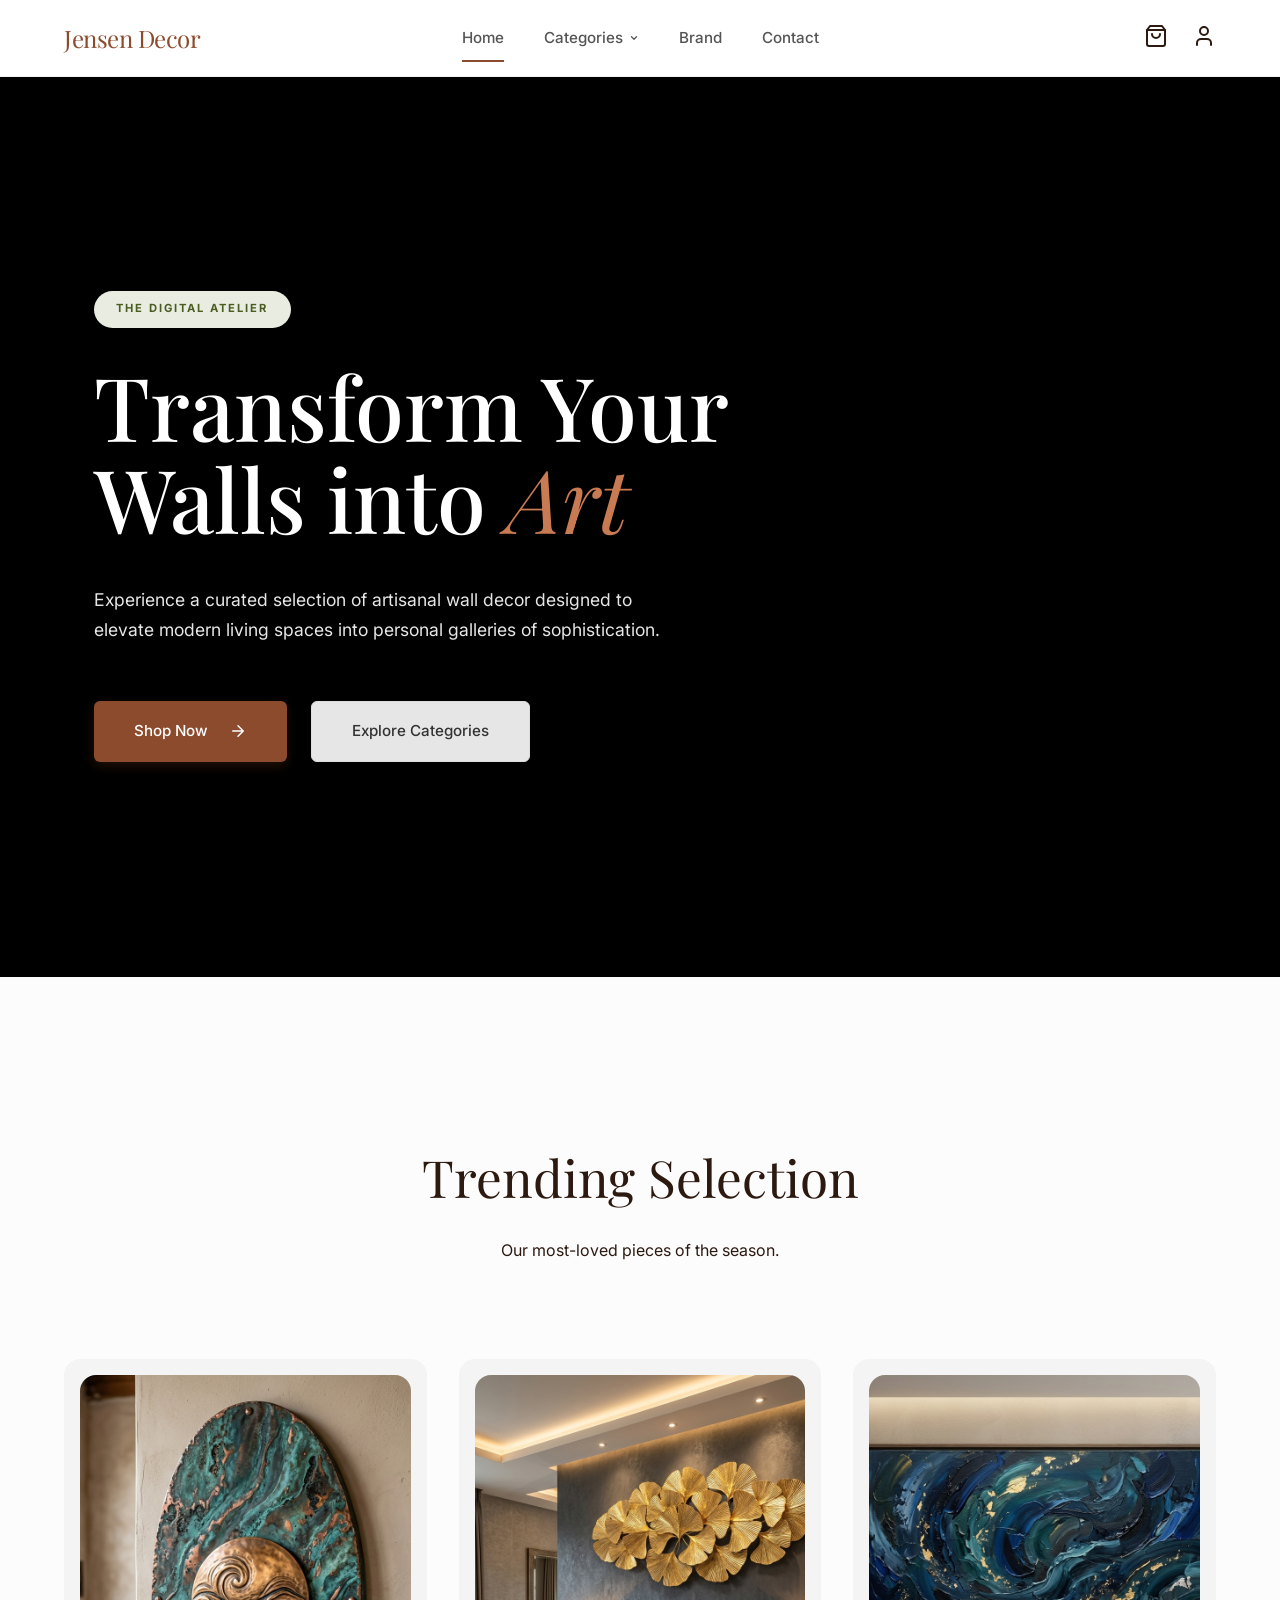
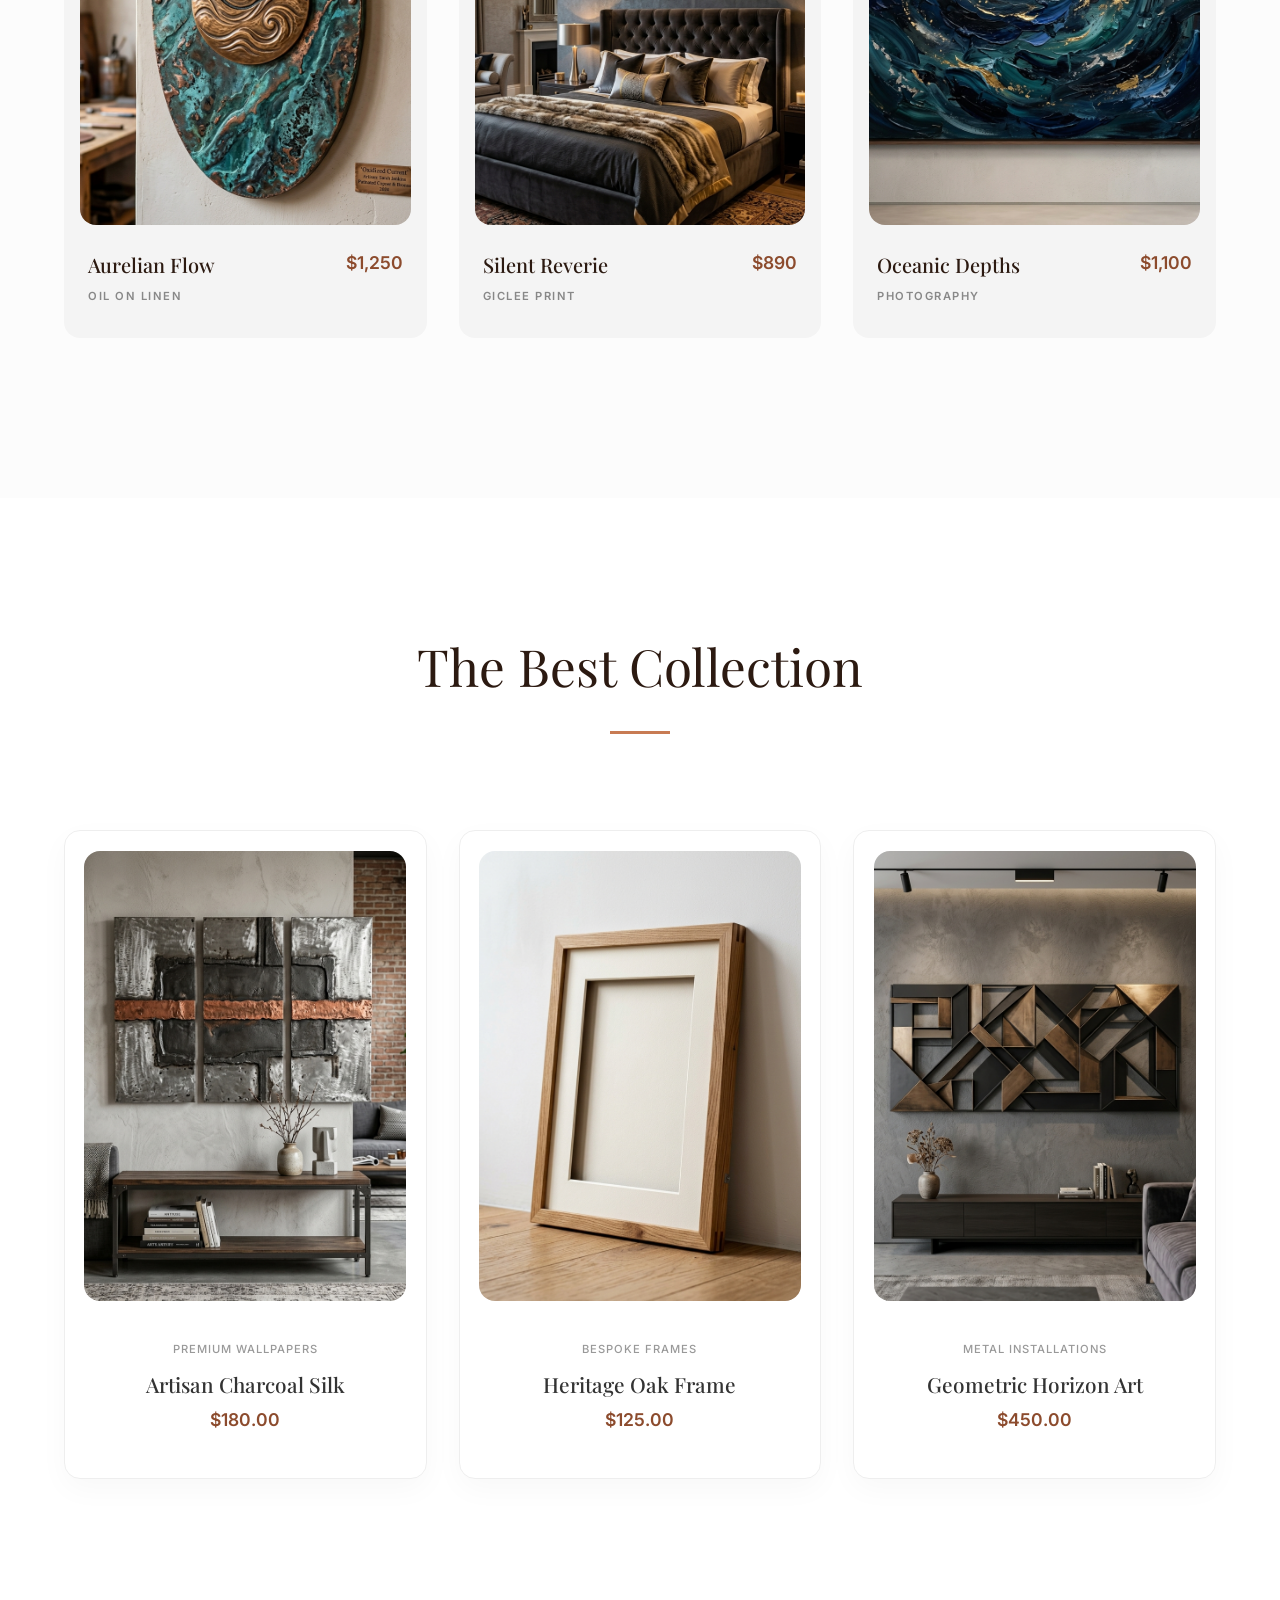
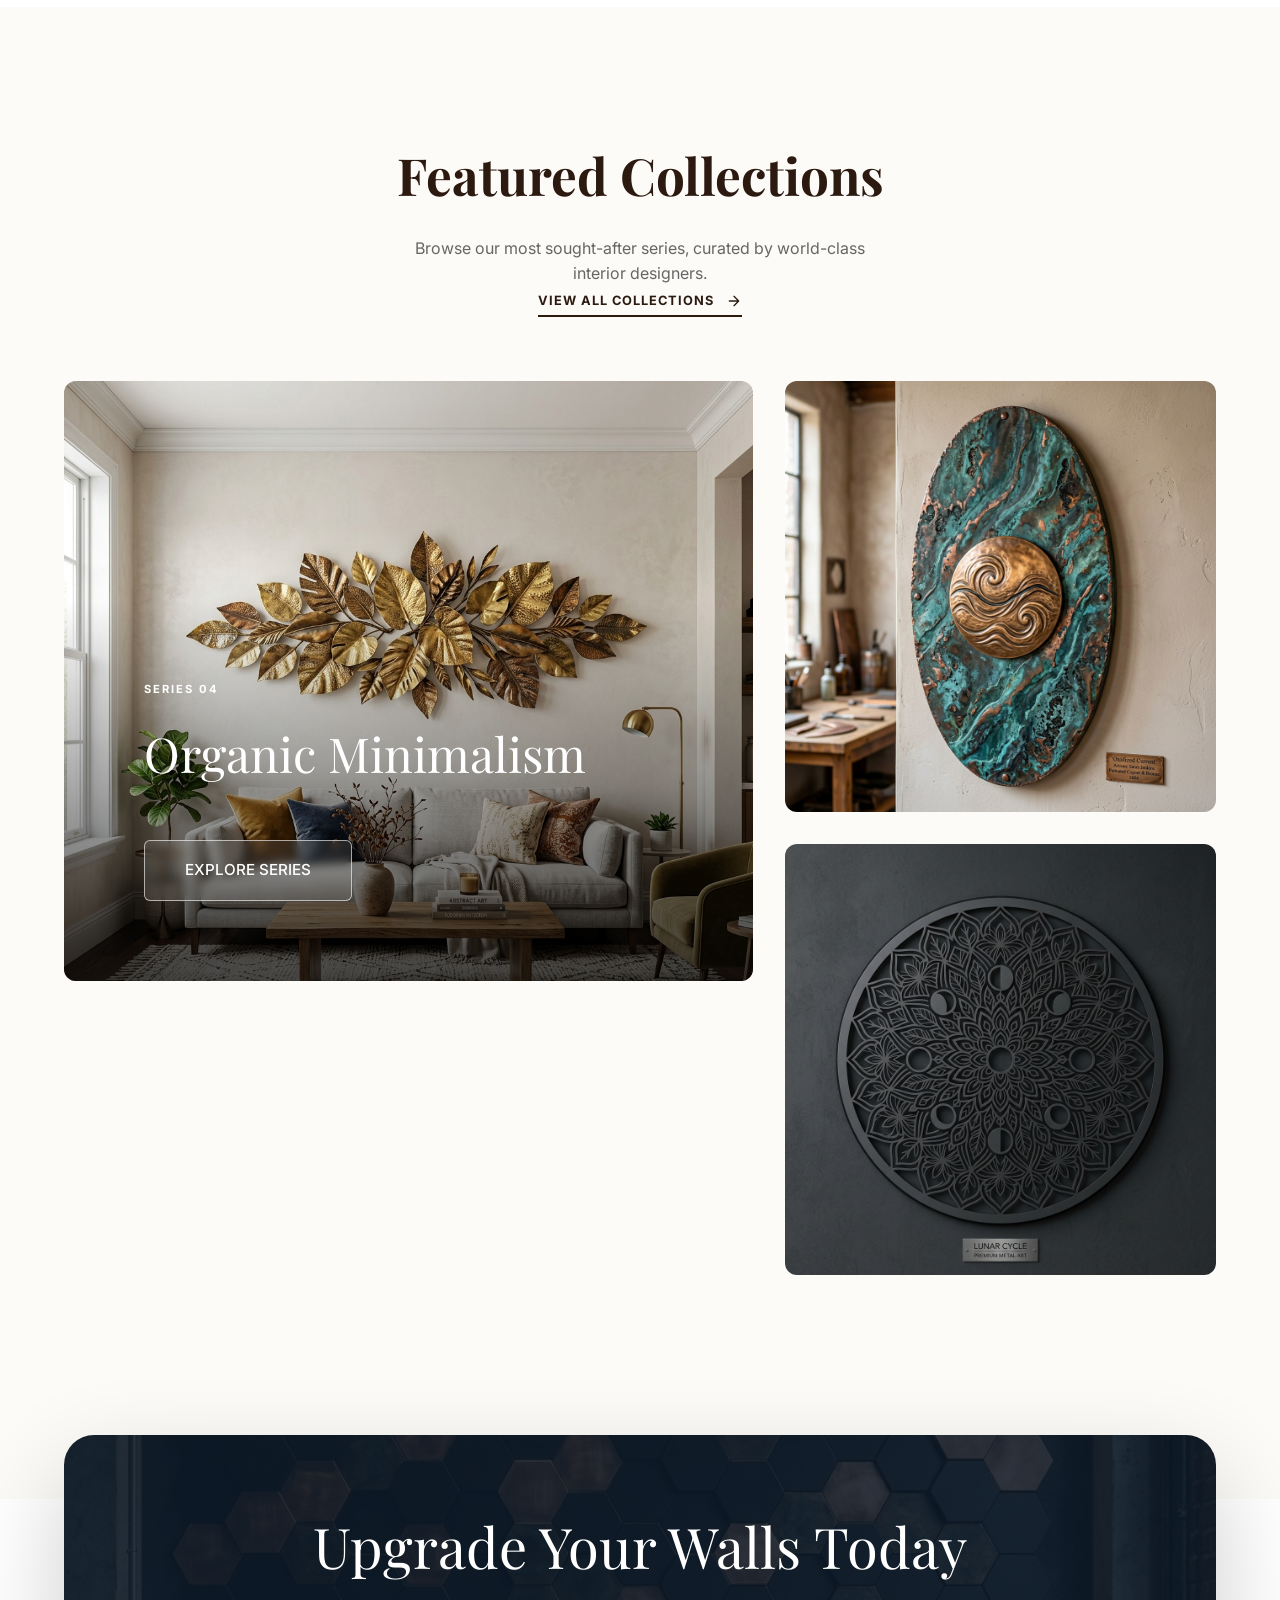
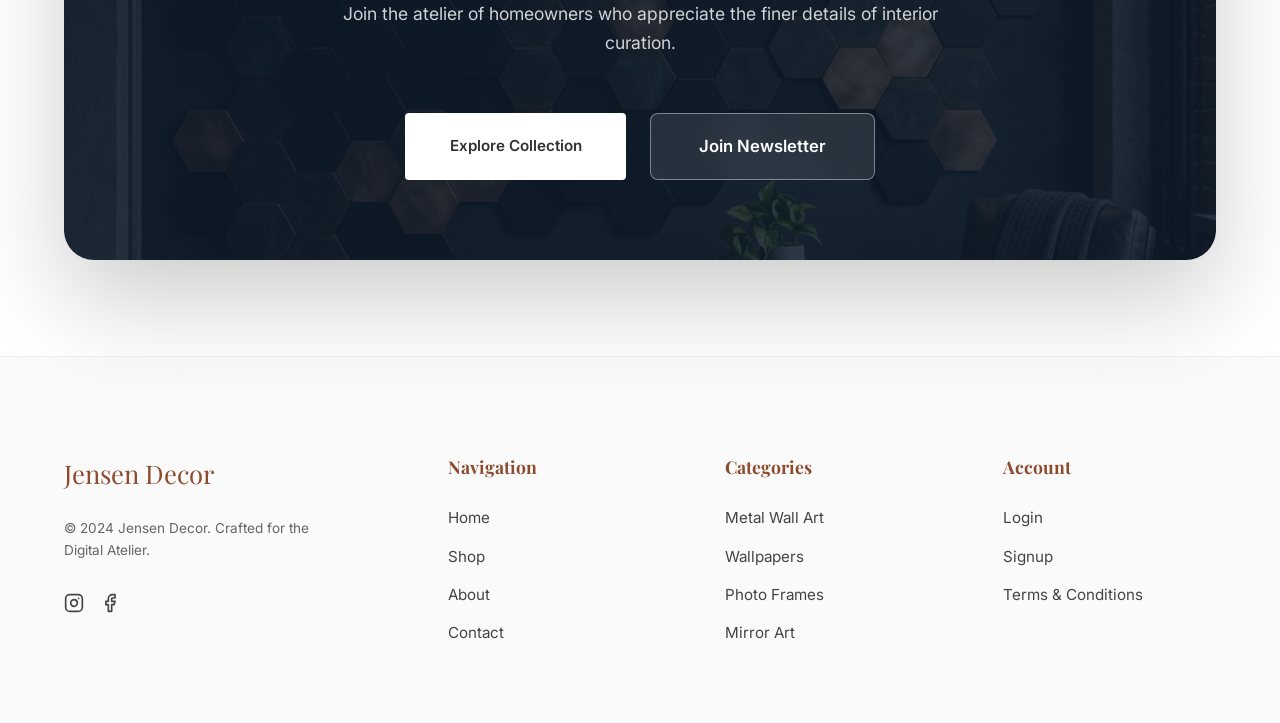
==== index.html @ 06926239 "first commit" ====
<!DOCTYPE html>
<html lang="en">

<head>
    <meta charset="UTF-8">
    <meta name="viewport" content="width=device-width, initial-scale=1.0">
    <title>Jensen Decor | Luxury Artisanal Wall Decor</title>
    <meta name="description"
        content="Discover Jensen Decor's exquisite collection of luxury wall art, including metal sculptures, designer wallpapers, and artisanal mirrors.">
    <!-- Google Fonts -->
    <link rel="preconnect" href="https://fonts.googleapis.com">
    <link rel="preconnect" href="https://fonts.gstatic.com" crossorigin>
    <link
        href="https://fonts.googleapis.com/css2?family=Inter:wght@300;400;500;600;700&family=Playfair+Display:ital,wght@0,400;0,600;0,700;1,400&display=swap"
        rel="stylesheet">
    <link rel="stylesheet" href="style.css">
</head>

<body>
    <header id="main-header">
        <div class="container-nav">
            <div class="logo">
                <a href="index.html">Jensen Decor</a>
            </div>
            <nav id="main-nav">
                <ul class="nav-links">
                    <li><a href="index.html" class="active">Home</a></li>
                    <li class="dropdown">
                        <a href="#" class="dropdown-trigger">Categories <svg width="10" height="10" viewBox="0 0 24 24" fill="none" stroke="currentColor" stroke-width="3" stroke-linecap="round" stroke-linejoin="round" style="margin-left: 2px;"><path d="m6 9 6 6 6-6"/></svg></a>
                        <div class="mega-menu">
                            <a href="metal-wall-art.html" class="mega-item">
                                <div class="item-icon">
                                    <svg width="20" height="20" viewBox="0 0 24 24" fill="none" stroke="currentColor" stroke-width="2" stroke-linecap="round" stroke-linejoin="round"><path d="m11.5 15-7 7a2.12 2.12 0 0 1-3-3l7-7"/><path d="m2 22 2.5-2.5"/><path d="m14 12 6-6a4.24 4.24 0 0 0-6-6l-6 6"/></svg>
                                </div>
                                <div class="item-content">
                                    <div class="item-title">Metal Wall Art</div>
                                    <div class="item-desc">Expressive forms and shapes</div>
                                </div>
                            </a>
                            <a href="wallpapers.html" class="mega-item">
                                <div class="item-icon">
                                    <svg width="20" height="20" viewBox="0 0 24 24" fill="none" stroke="currentColor" stroke-width="2" stroke-linecap="round" stroke-linejoin="round"><path d="M12 22v-8"/><path d="M8 22h8"/><path d="M12 14c-4 0-6-3-6-6s3-6 6-6 6 3 6 6-2 6-6 6Z"/></svg>
                                </div>
                                <div class="item-content">
                                    <div class="item-title">Wallpapers</div>
                                    <div class="item-desc">Organic landscapes and flora</div>
                                </div>
                            </a>
                            <a href="photo-frames.html" class="mega-item">
                                <div class="item-icon">
                                    <svg width="20" height="20" viewBox="0 0 24 24" fill="none" stroke="currentColor" stroke-width="2" stroke-linecap="round" stroke-linejoin="round"><circle cx="12" cy="12" r="4"/><path d="M12 2v2"/><path d="M12 20v2"/><path d="m4.93 4.93 1.41 1.41"/><path d="m17.66 17.66 1.41 1.41"/><path d="M2 12h2"/><path d="M20 12h2"/><path d="m6.34 17.66-1.41 1.41"/><path d="m19.07 4.93-1.41 1.41"/></svg>
                                </div>
                                <div class="item-content">
                                    <div class="item-title">Photo Frames</div>
                                    <div class="item-desc">The beauty of simplicity</div>
                                </div>
                            </a>
                            <a href="wall-shelves.html" class="mega-item">
                                <div class="item-icon">
                                    <svg width="20" height="20" viewBox="0 0 24 24" fill="none" stroke="currentColor" stroke-width="2" stroke-linecap="round" stroke-linejoin="round"><path d="M12 2v4"/><path d="M6 13a6 6 0 0 1 12 0H6z"/><path d="M12 13v4"/><circle cx="12" cy="18" r="1"/></svg>
                                </div>
                                <div class="item-content">
                                    <div class="item-title">Wall shelves</div>
                                    <div class="item-desc">Luxurious gold and silver foils</div>
                                </div>
                            </a>
                            <a href="mirror-art.html" class="mega-item">
                                <div class="item-icon">
                                    <svg width="20" height="20" viewBox="0 0 24 24" fill="none" stroke="currentColor" stroke-width="2" stroke-linecap="round" stroke-linejoin="round"><circle cx="12" cy="12" r="10"/><path d="M12 2v2"/><path d="M12 20v2"/><path d="M2 12h2"/><path d="M20 12h2"/><path d="M12 12l4 4"/></svg>
                                </div>
                                <div class="item-content">
                                    <div class="item-title">Mirror Art</div>
                                    <div class="item-desc">Luxurious gold and silver foils</div>
                                </div>
                            </a>
                        </div>
                    </li>
                    <li><a href="brands.html">Brand</a></li>
                    <li><a href="contact.html">Contact</a></li>
                </ul>
            </nav>
            <div class="user-actions">
                <button class="icon-btn" id="cart-btn" aria-label="Shopping Cart">
                    <svg width="24" height="24" viewBox="0 0 24 24" fill="none" stroke="currentColor" stroke-width="2"
                        stroke-linecap="round" stroke-linejoin="round">
                        <path d="M6 2 3 6v14a2 2 0 0 0 2 2h14a2 2 0 0 0 2-2V6l-3-4Z" />
                        <path d="M3 6h18" />
                        <path d="M16 10a4 4 0 0 1-8 0" />
                    </svg>
                </button>
                <button class="icon-btn" id="profile-btn" aria-label="User Profile">
                    <svg width="24" height="24" viewBox="0 0 24 24" fill="none" stroke="currentColor" stroke-width="2"
                        stroke-linecap="round" stroke-linejoin="round">
                        <path d="M19 21v-2a4 4 0 0 0-4-4H9a4 4 0 0 0-4 4v2" />
                        <circle cx="12" cy="7" r="4" />
                    </svg>
                </button>
            </div>
        </div>
    </header>

    <main>
        <!-- Hero Section -->
        <section id="hero">
            <div class="hero-ken-burns"></div>
            <div class="container">
                <div class="hero-content">
                    <span class="hero-tag">THE DIGITAL ATELIER</span>
                    <h1>Transform Your Walls into <span class="accent-text">Art</span></h1>
                    <p>Experience a curated selection of artisanal wall decor designed to elevate modern living spaces into personal galleries of sophistication.</p>
                    <div class="hero-btns">
                        <a href="metal-wall-art.html" class="btn btn-primary">Shop Now <svg width="18" height="18" viewBox="0 0 24 24" fill="none" stroke="currentColor" stroke-width="2" stroke-linecap="round" stroke-linejoin="round" style="margin-left: 8px;"><path d="M5 12h14M12 5l7 7-7 7"/></svg></a>
                        <a href="wallpapers.html" class="btn btn-secondary">Explore Categories</a>
                    </div>
                </div>
            </div>
        </section>

        <!-- Trending Selection -->
        <section id="trending">
            <div class="container">
                <div class="section-title centered reveal">
                    <h2>Trending Selection</h2>
                    <p>Our most-loved pieces of the season.</p>
                </div>
                <div class="product-grid">
                    <!-- Product 1 -->
                    <div class="product-card reveal reveal-stagger-1">
                        <div class="product-img">
                            <a href="metal-wall-art.html"><img src="images/oxidized_current.png" alt="Aurelian Flow"></a>
                        </div>
                        <div class="product-info">
                            <div class="info-main">
                                <h3>Aurelian Flow</h3>
                                <p>OIL ON LINEN</p>
                            </div>
                            <div class="info-price">$1,250</div>
                        </div>
                    </div>
                    <!-- Product 2 -->
                    <div class="product-card reveal reveal-stagger-2">
                        <div class="product-img">
                            <a href="metal-wall-art.html"><img src="images/gilded_horizon.png" alt="Silent Reverie"></a>
                        </div>
                        <div class="product-info">
                            <div class="info-main">
                                <h3>Silent Reverie</h3>
                                <p>GICLEE PRINT</p>
                            </div>
                            <div class="info-price">$890</div>
                        </div>
                    </div>
                    <!-- Product 3 -->
                    <div class="product-card reveal reveal-stagger-3">
                        <div class="product-img">
                            <a href="metal-wall-art.html"><img src="images/oceanic_depths.png" alt="Oceanic Depths"></a>
                        </div>
                        <div class="product-info">
                            <div class="info-main">
                                <h3>Oceanic Depths</h3>
                                <p>PHOTOGRAPHY</p>
                            </div>
                            <div class="info-price">$1,100</div>
                        </div>
                    </div>
                </div>
            </div>
        </section>

        <!-- The Best Collection -->
        <section id="best-collection">
            <div class="container">
                <div class="section-title centered">
                    <h2>The Best Collection</h2>
                    <div class="underline-accent"></div>
                </div>
                <div class="product-grid">
                    <!-- Product 4 -->
                    <div class="product-card minimalist highlight-card reveal reveal-stagger-1">
                        <div class="product-img">
                            <a href="metal-wall-art.html"><img src="images/brutalist_echo.png" alt="Artisan Charcoal Silk"></a>
                        </div>
                        <div class="product-info-simple">
                            <span class="product-category">PREMIUM WALLPAPERS</span>
                            <h3>Artisan Charcoal Silk</h3>
                            <div class="price">$180.00</div>
                        </div>
                    </div>
                    <!-- Product 5 -->
                    <div class="product-card minimalist highlight-card reveal reveal-stagger-2">
                        <div class="product-img">
                            <a href="wall-shelves.html"><img src="images/heritage_oak.png" alt="Heritage Oak Frame"></a>
                        </div>
                        <div class="product-info-simple">
                            <span class="product-category">BESPOKE FRAMES</span>
                            <h3>Heritage Oak Frame</h3>
                            <div class="price">$125.00</div>
                        </div>
                    </div>
                    <!-- Product 6 -->
                    <div class="product-card minimalist highlight-card reveal reveal-stagger-3">
                        <div class="product-img">
                            <a href="metal-wall-art.html"><img src="images/geometric_art.png" alt="Geometric Horizon Art"></a>
                        </div>
                        <div class="product-info-simple">
                            <span class="product-category">METAL INSTALLATIONS</span>
                            <h3>Geometric Horizon Art</h3>
                            <div class="price">$450.00</div>
                        </div>
                    </div>
                </div>
            </div>
        </section>

        <!-- Featured Collections -->
        <section id="featured">
            <div class="container">
                <div class="featured-header-editorial centered reveal">
                    <h2>Featured Collections</h2>
                    <p>Browse our most sought-after series, curated by world-class interior designers.</p>
                    <a href="brands.html" class="view-link">View all collections <svg width="16" height="16" viewBox="0 0 24 24" fill="none" stroke="currentColor" stroke-width="2" stroke-linecap="round" stroke-linejoin="round"><path d="M5 12h14M12 5l7 7-7 7"/></svg></a>
                </div>
                
                <div class="featured-grid reveal">
                    <div class="featured-main reveal-stagger-1">
                        <a href="metal-wall-art.html"><img src="images/bronze_foliage.png" alt="Organic Minimalism" class="main-img"></a>
                        <div class="featured-overlay-content">
                            <span class="series-tag">SERIES 04</span>
                            <h3>Organic Minimalism</h3>
                            <a href="metal-wall-art.html" class="btn btn-ghost-white">EXPLORE SERIES</a>
                        </div>
                    </div>
                    <div class="featured-side reveal-stagger-2">
                        <div class="featured-item">
                            <a href="metal-wall-art.html"><img src="images/oxidized_current.png" alt="Modern Abstract"></a>
                        </div>
                        <div class="featured-item">
                            <a href="metal-wall-art.html"><img src="images/lunar_cycle.png" alt="Contemporary Decor"></a>
                        </div>
                    </div>
                </div>
            </div>
        </section>

        <!-- CTA Section -->
        <section id="cta">
            <div class="container">
                <div class="cta-banner">
                    <div class="cta-overlay"></div>
                    <div class="cta-content">
                        <h2>Upgrade Your Walls Today</h2>
                        <p>Join the atelier of homeowners who appreciate the finer details of interior curation.</p>
                        <div class="cta-btns">
                            <a href="#" class="btn btn-white">Explore Collection</a>
                            <a href="#" class="btn btn-outline-white">Join Newsletter</a>
                        </div>
                    </div>
                </div>
            </div>
        </section>
    </main>

    <footer id="footer">
        <div class="footer-container">
            <div class="footer-sections">
                <div class="footer-brand">
                    <div class="footer-logo">Jensen Decor</div>
                    <p class="footer-tagline">© 2024 Jensen Decor. Crafted for the Digital Atelier.</p>
                    <div class="footer-icons">
                        <svg width="20" height="20" viewBox="0 0 24 24" fill="none" stroke="currentColor" stroke-width="2" stroke-linecap="round" stroke-linejoin="round"><rect x="2" y="2" width="20" height="20" rx="5" ry="5"/><path d="M16 11.37A4 4 0 1 1 12.63 8 4 4 0 0 1 16 11.37z"/><line x1="17.5" y1="6.5" x2="17.51" y2="6.5"/></svg>
                        <svg width="20" height="20" viewBox="0 0 24 24" fill="none" stroke="currentColor" stroke-width="2" stroke-linecap="round" stroke-linejoin="round"><path d="M18 2h-3a5 5 0 0 0-5 5v3H7v4h3v8h4v-8h3l1-4h-4V7a1 1 0 0 1 1-1h3z"/></svg>
                    </div>
                </div>
                <div class="footer-nav-group">
                    <h4>Navigation</h4>
                    <ul>
                        <li><a href="index.html">Home</a></li>
                        <li><a href="#">Shop</a></li>
                        <li><a href="#">About</a></li>
                        <li><a href="contact.html">Contact</a></li>
                    </ul>
                </div>
                <div class="footer-nav-group">
                    <h4>Categories</h4>
                    <ul>
                        <li><a href="metal-wall-art.html">Metal Wall Art</a></li>
                        <li><a href="wallpapers.html">Wallpapers</a></li>
                        <li><a href="photo-frames.html">Photo Frames</a></li>
                        <li><a href="mirror-art.html">Mirror Art</a></li>
                    </ul>
                </div>
                <div class="footer-nav-group">
                    <h4>Account</h4>
                    <ul>
                        <li><a href="#">Login</a></li>
                        <li><a href="#">Signup</a></li>
                        <li><a href="#">Terms & Conditions</a></li>
                    </ul>
                </div>
            </div>
        </div>
    </footer>

    <script src="main.js"></script>
</body>

</html>
---- style.css ----
html,
body {
    margin: 0;
    padding: 0;
}

:root {
    --primary-color: #8c4b2d;
    --primary-rust: #8c4b2d;
    --accent-color: #d4a373;
    --text-dark: #2c1a11;
    --text-color: #2c1a11;
    --text-grey: #666666;
    --text-light: #666666;
    --text-light-grey: #999999;
    --bg-light: #fafafa;
    --bg-color: #ffffff;
    --white: #ffffff;
    --border: #f1f1f1;
    --border-color: #f1f1f1;
    --transition: all 0.4s cubic-bezier(0.23, 1, 0.32, 1);
    --container-width: 1400px;
}

* {
    margin: 0;
    padding: 0;
    box-sizing: border-box;
}

body {
    font-family: 'Inter', sans-serif;
    color: var(--text-color);
    background-color: var(--bg-color);
    line-height: 1.6;
    margin: 0;
    padding: 0;
    overflow-x: hidden;
    opacity: 0;
    animation: fadeInPage 1s ease forwards;
    display: flex;
    flex-direction: column;
    min-height: 100vh;
}

@keyframes fadeInPage {
    from {
        opacity: 0;
    }

    to {
        opacity: 1;
    }
}

main {
    flex: 1;
}

h1,
h2,
h3,
.logo {
    font-family: 'Playfair Display', serif;
}

a {
    text-decoration: none;
    color: inherit;
    transition: var(--transition);
}

ul {
    list-style: none;
}

img {
    max-width: 100%;
    display: block;
}

.container {
    max-width: var(--container-width);
    margin: 0 auto;
    padding: 0 4rem;
    /* Increased padding for better edge-to-edge breathing room */
}

/* Header */
#main-header {
    width: 100%;
    background: var(--white);
    border-bottom: 1px solid rgba(0, 0, 0, 0.05);
    position: relative;
    z-index: 1000;
}

.container-nav {
    max-width: 1500px;
    margin: 0 auto;
    padding: 1.1rem 4rem;
    /* Increased slightly as requested (approx 2%) */
    display: grid;
    grid-template-columns: 1fr auto 1fr;
    align-items: center;
}

.logo a {
    font-family: 'Playfair Display', serif;
    font-size: 1.5rem;
    /* Slightly smaller for refinement */
    font-weight: 400;
    color: var(--primary-rust);
    text-decoration: none;
    letter-spacing: -0.5px;
}

.nav-links {
    display: flex;
    gap: 2.5rem;
    justify-content: center;
}

.nav-links li a {
    text-decoration: none;
    color: #555;
    font-weight: 500;
    font-size: 0.95rem;
    transition: var(--transition);
    padding: 0.5rem 0;
    position: relative;
    display: block;
}

.nav-links li a.active::after {
    content: '';
    position: absolute;
    bottom: -4px;
    left: 0;
    width: 100%;
    height: 2px;
    background: var(--primary-rust);
}

.user-actions {
    display: flex;
    gap: 1.5rem;
    justify-content: flex-end;
}

.icon-btn {
    background: none;
    border: none;
    cursor: pointer;
    color: var(--text-dark);
}

/* Mega Menu Dropdown */
.dropdown {
    position: relative;
}

.mega-menu {
    position: absolute;
    top: calc(100% + 15px);
    left: 50%;
    transform: translateX(-50%) translateY(15px);
    width: 320px;
    background: #ffffff;
    border-radius: 20px;
    padding: 1rem;
    box-shadow: 0 25px 80px rgba(0, 0, 0, 0.15);
    opacity: 0;
    visibility: hidden;
    transition: all 0.4s cubic-bezier(0.165, 0.84, 0.44, 1);
    z-index: 1000;
    display: flex;
    flex-direction: column;
    gap: 0.3rem;
    /* Tighter item vertical spacing */
}

.mega-menu::before {
    content: '';
    position: absolute;
    top: -10px;
    left: 0;
    width: 100%;
    height: 10px;
}

.dropdown:hover .mega-menu {
    opacity: 1;
    visibility: visible;
    transform: translateX(-50%) translateY(0);
}

.mega-item {
    display: flex !important;
    flex-direction: row !important;
    /* Absolute horizontal force */
    flex-wrap: nowrap !important;
    align-items: center;
    gap: 1rem;
    cursor: pointer;
    transition: all 0.3s ease;
    padding: 0.8rem 1rem;
    border-radius: 12px;
    text-decoration: none;
    width: 100%;
}

.mega-item:hover {
    background: #fcf8f3;
    transform: translateX(4px);
}

.item-icon {
    width: 44px;
    height: 44px;
    background: #fdf5e6;
    border-radius: 12px;
    display: flex;
    align-items: center;
    justify-content: center;
    flex-shrink: 0;
    /* Prevent icon from shrinking */
    color: #a67c52;
    transition: all 0.3s ease;
}

.mega-item:hover .item-icon {
    background: #a67c52;
    color: #ffffff;
}

.item-content {
    display: flex;
    flex-direction: column;
    gap: 2px;
}

.item-title {
    font-size: 0.95rem;
    /* Restored size */
    font-weight: 600;
    color: #333;
    line-height: 1.2;
    margin-bottom: 2px;
    font-family: 'Inter', sans-serif;
}

.item-desc {
    font-size: 0.75rem;
    color: #888;
    font-weight: 400;
    font-family: 'Inter', sans-serif;
}

.nav-links a:hover {
    color: var(--primary-color);
}

/* Removed duplicate active styles */

.user-actions {
    display: flex;
    align-items: center;
    gap: 1.5rem;
}

/* Hamburger Menu */
.menu-toggle {
    display: none;
    flex-direction: column;
    gap: 6px;
    background: none;
    border: none;
    cursor: pointer;
    padding: 5px;
    z-index: 1001;
    order: -1;
    /* Ensure it stays on the left */
}

.menu-toggle span {
    display: block;
    width: 25px;
    height: 2px;
    background: var(--text-color);
    transition: var(--transition);
    border-radius: 2px;
}

.menu-toggle.active span:nth-child(1) {
    transform: translateY(8px) rotate(45deg);
    background: var(--primary-color);
}

.menu-toggle.active span:nth-child(2) {
    opacity: 0;
}

.menu-toggle.active span:nth-child(3) {
    transform: translateY(-8px) rotate(-45deg);
    background: var(--primary-color);
}

.icon-btn {
    background: none;
    border: none;
    cursor: pointer;
    color: var(--text-color);
    transition: var(--transition);
}

.icon-btn:hover {
    color: var(--primary-color);
    transform: translateY(-2px);
}

/* Hero Section */
#hero {
    position: relative;
    height: 100vh;
    display: flex;
    align-items: center;
    overflow: hidden;
    background: #000;
}

.hero-ken-burns {
    position: absolute;
    top: 0;
    left: 0;
    width: 100%;
    height: 100%;
    background: linear-gradient(rgba(0, 0, 0, 0.4), rgba(0, 0, 0, 0.4)), url('https://images.unsplash.com/photo-1616486338812-3dadae4b4ace?auto=format&fit=crop&q=80&w=2000');
    background-size: cover;
    background-position: center;
    animation: kenBurns 20s infinite alternate ease-in-out;
}

@keyframes kenBurns {
    from {
        transform: scale(1);
    }

    to {
        transform: scale(1.15);
    }

    /* Subtle zoom-in effect */
}

#hero .container {
    margin-left: 0;
    max-width: 100%;
}

.hero-image-container {
    position: absolute;
    top: 0;
    left: 0;
    width: 100%;
    height: 100%;
    z-index: 1;
}

#hero-bg {
    width: 100%;
    height: 100%;
    object-fit: cover;
    opacity: 0.9;
    transition: transform 10s ease-out;
}

#hero:hover #hero-bg {
    transform: scale(1.05);
}

.hero-overlay {
    position: absolute;
    top: 0;
    left: 0;
    width: 100%;
    height: 100%;
    background: linear-gradient(to right, rgba(0, 0, 0, 0.6) 0%, rgba(0, 0, 0, 0.2) 40%, rgba(0, 0, 0, 0) 100%),
        linear-gradient(to bottom, rgba(0, 0, 0, 0.2) 0%, rgba(0, 0, 0, 0) 25%);
    z-index: 2;
}

.hero-content {
    position: relative;
    z-index: 3;
    color: var(--white);
    max-width: 750px;
    padding: 0;
    margin-left: 4%;
    /* Left-aligned (starting) with requested gap */
    text-align: left;
    animation: fadeInLeft 1s ease both;
}

.hero-tag {
    display: inline-block;
    padding: 0.6rem 1.4rem;
    background: #e9ece0;
    border-radius: 50px;
    font-size: 0.7rem;
    font-weight: 700;
    letter-spacing: 2px;
    margin-bottom: 2rem;
    color: #4a5d23;
    text-transform: uppercase;
}

@keyframes fadeInLeft {
    from {
        opacity: 0;
        transform: translateX(-50px);
    }

    to {
        opacity: 1;
        transform: translateX(0);
    }
}

#hero p {
    font-size: 1.15rem;
    margin-bottom: 3rem;
    color: #eeeeee;
    max-width: 600px;
    line-height: 1.8;
    font-weight: 400;
    animation: fadeInUp 1s ease 0.4s both;
}

/* Animations */
@keyframes fadeInUp {
    from {
        opacity: 0;
        transform: translateY(30px);
    }

    to {
        opacity: 1;
        transform: translateY(0);
    }
}

.reveal {
    opacity: 0;
    transform: translateY(30px);
    transition: all 0.8s cubic-bezier(0.22, 1, 0.36, 1);
}

.reveal.visible {
    opacity: 1;
    transform: translateY(0);
}

.reveal-stagger-1 {
    transition-delay: 0.1s;
}

.reveal-stagger-2 {
    transition-delay: 0.2s;
}

.reveal-stagger-3 {
    transition-delay: 0.3s;
}

.reveal-stagger-4 {
    transition-delay: 0.4s;
}

#hero h1 {
    font-size: 5.5rem;
    /* Large impact from screenshot */
    line-height: 1.05;
    margin-bottom: 2.5rem;
    font-weight: 500;
    color: var(--white);
    animation: fadeInUp 1s ease 0.2s both;
}

#hero h1 .accent-text {
    color: #c87b53;
    /* Specific rust from screenshot */
    font-style: italic;
    font-weight: 400;
    font-family: 'Playfair Display', serif;
}

#hero p {
    font-size: 1.1rem;
    margin-bottom: 3.5rem;
    color: rgba(255, 255, 255, 0.9);
    max-width: 580px;
    line-height: 1.7;
    font-weight: 400;
}

.hero-btns {
    display: flex;
    gap: 1.5rem;
    animation: fadeInUp 1s ease 0.6s both;
}

.btn-primary {
    background: #8c4b2d;
    color: var(--white);
    border: none;
    padding: 1.2rem 2.8rem;
    font-size: 1rem;
}

.btn-secondary {
    background: rgba(255, 255, 255, 0.95);
    color: #333;
    border: none;
    padding: 1.2rem 2.8rem;
    font-size: 1rem;
}

/* Categories Section */
#categories {
    padding: 8rem 0;
    background: var(--white);
}

.section-header {
    text-align: center;
    margin-bottom: 5rem;
}

.section-header h2 {
    font-size: 2.8rem;
    margin-bottom: 1rem;
    color: var(--text-dark);
}

.section-header p {
    color: var(--text-grey);
    font-size: 1.1rem;
}

.category-grid {
    display: grid;
    grid-template-columns: repeat(3, 1fr);
    gap: 2.5rem;
}

.category-card {
    position: relative;
    height: 450px;
    overflow: hidden;
    border-radius: 8px;
    display: block;
}

.category-card img {
    width: 100%;
    height: 100%;
    object-fit: cover;
    transition: transform 0.8s ease;
}

.category-card:hover img {
    transform: scale(1.05);
}

.category-info {
    position: absolute;
    bottom: 0;
    left: 0;
    width: 100%;
    padding: 2.5rem;
    background: linear-gradient(transparent, rgba(0, 0, 0, 0.7));
    color: var(--white);
}

.category-info h3 {
    font-size: 1.5rem;
    margin-bottom: 0.5rem;
}

.category-info span {
    font-size: 0.8rem;
    font-weight: 600;
    letter-spacing: 2px;
    opacity: 0.8;
}

/* Featured Section */
#featured {
    padding: 8rem 0;
    background: #fdfbf7;
}

.featured-content {
    display: grid;
    grid-template-columns: 1fr 1fr;
    gap: 5rem;
    align-items: center;
}

.featured-img {
    height: 600px;
    border-radius: 12px;
    overflow: hidden;
}

.featured-img img {
    width: 100%;
    height: 100%;
    object-fit: cover;
}

.featured-text {
    padding: 2rem;
}

.featured-text h2 {
    font-size: 3.2rem;
    line-height: 1.1;
    margin-bottom: 2rem;
}

.subtitle {
    display: block;
    font-size: 0.8rem;
    font-weight: 700;
    letter-spacing: 2px;
    color: var(--primary-color);
    margin-bottom: 1.5rem;
}

/* Newsletter */
#newsletter {
    padding: 8rem 0;
    background: var(--white);
}

.newsletter-box {
    background: var(--text-dark);
    padding: 6rem 4rem;
    border-radius: 12px;
    text-align: center;
    color: var(--white);
}

.newsletter-box h2 {
    font-size: 2.5rem;
    margin-bottom: 1rem;
}

.newsletter-box p {
    margin-bottom: 3rem;
    opacity: 0.7;
}

.newsletter-form {
    display: flex;
    max-width: 600px;
    margin: 0 auto;
    gap: 1rem;
}

.newsletter-form input {
    flex: 1;
    padding: 1rem 1.5rem;
    border-radius: 4px;
    border: none;
    font-family: inherit;
}

.newsletter-form button {
    padding: 1rem 2.5rem;
    background: var(--primary-color);
    color: var(--white);
    border: none;
    border-radius: 4px;
    font-weight: 600;
    cursor: pointer;
    transition: var(--transition);
}

.newsletter-form button:hover {
    background: #7a3e24;
}

/* Footer Cols */
.footer-col {
    flex: 1;
}

.footer-col h4 {
    font-size: 1rem;
    margin-bottom: 2rem;
    color: var(--text-dark);
    font-family: 'Playfair Display', serif;
}

.footer-col ul li {
    margin-bottom: 1rem;
}

.footer-col ul li a {
    color: var(--text-grey);
    font-size: 0.9rem;
}

.footer-col ul li a:hover {
    color: var(--primary-color);
}

.btn {
    display: inline-flex;
    align-items: center;
    gap: 0.8rem;
    padding: 1.1rem 2.5rem;
    border-radius: 6px;
    font-weight: 500;
    font-size: 0.95rem;
    transition: var(--transition);
}

.btn-primary {
    background: var(--primary-color);
    color: var(--white);
    border: none;
    box-shadow: 0 4px 12px rgba(139, 69, 19, 0.25);
    /* Subtle brand-colored shadow */
}

.btn-primary:hover {
    background: #723a10;
    transform: translateY(-2px);
    box-shadow: 0 6px 15px rgba(139, 69, 19, 0.35);
}

.btn-secondary {
    background: rgba(255, 255, 255, 0.9);
    color: #333;
    border: 1px solid #ddd;
}

.btn-secondary:hover {
    background: var(--white);
    transform: translateY(-2px);
    border-color: #bbb;
}

/* Trending Section */
#trending {
    padding: 3rem 0;
    background-color: var(--white);
}

/* Trending Selection Refined */
#trending {
    padding: 10rem 0;
    background-color: #fcfcfc;
}

.section-title.centered {
    text-align: center;
    margin-bottom: 6rem;
}

.section-title h2 {
    font-size: 3.2rem;
    font-weight: 400;
    margin-bottom: 1.2rem;
}

.product-grid {
    display: grid;
    grid-template-columns: repeat(3, 1fr);
    gap: 3.5rem;
}

.product-card {
    background: #f4f4f4;
    border-radius: 16px;
    padding: 1rem;
    /* Tightened padding */
    transition: var(--transition);
    display: flex;
    flex-direction: column;
}

.product-img {
    height: 450px;
    /* Reduced height to remove extra space */
    border-radius: 12px;
    /* Bottom radius added as requested */
    overflow: hidden;
    margin-bottom: 1rem;
}

.product-img img {
    width: 100%;
    height: 100%;
    object-fit: cover;
    transition: transform 0.8s ease;
    border-radius: 12px;
    /* Ensure image itself is rounded */
}

.product-card:hover .product-img img {
    transform: scale(1.08);
    /* Card zoom animation */
}

.product-info {
    padding: 0.5rem 0.5rem 1rem;
    display: flex;
    justify-content: space-between;
    align-items: flex-start;
}

.info-main h3 {
    font-size: 1.25rem;
    font-weight: 500;
    margin-bottom: 0.4rem;
}

.info-main p {
    font-size: 0.7rem;
    letter-spacing: 1.5px;
    color: #888;
    font-weight: 600;
}

.info-price {
    font-size: 1.1rem;
    font-weight: 600;
    color: #8c4b2d;
}

/* The Best Collection Refined */
#best-collection {
    padding: 8rem 0;
    background: #fff;
}

.underline-accent {
    width: 60px;
    height: 3px;
    background: #c87b53;
    margin: 1.5rem auto 0;
}

.product-card.highlight-card {
    background: #ffffff;
    box-shadow: 0 15px 35px rgba(0, 0, 0, 0.05);
    /* Soft highlight shadow */
    padding: 1.5rem;
    border: 1px solid #f0f0f0;
}

.product-card.minimalist {
    background: transparent;
    padding: 0;
    text-align: left;
    border: none;
    box-shadow: none;
}

.product-card.minimalist.highlight-card {
    background: #fff;
    padding: 1.2rem;
    border: 1px solid #eee;
    box-shadow: 0 10px 30px rgba(0, 0, 0, 0.03);
}

.product-info-simple {
    padding: 1.5rem 0;
}

.product-category {
    display: block;
    font-size: 0.65rem;
    letter-spacing: 1.5px;
    color: #999;
    font-weight: 700;
    margin-bottom: 0.6rem;
    text-transform: uppercase;
}

.product-info-simple h3 {
    font-size: 1.2rem;
    font-weight: 500;
    margin-bottom: 0.5rem;
    font-family: 'Playfair Display', serif;
}

.product-info-simple .price {
    font-size: 1rem;
    color: #8c4b2d;
    font-weight: 600;
}

/* Featured Header Refined - Centered */
.featured-header-editorial {
    text-align: center;
    margin-bottom: 4rem;
}

.featured-header-editorial h2 {
    font-size: 3.2rem;
    margin-bottom: 1.2rem;
    font-family: 'Playfair Display', serif;
}

.featured-header-editorial p {
    color: var(--text-grey);
    max-width: 500px;
    margin: 0 auto;
}

.view-link {
    display: inline-flex;
    align-items: center;
    gap: 0.8rem;
    font-weight: 600;
    font-size: 0.9rem;
    color: #c87b53;
    text-transform: uppercase;
    letter-spacing: 1px;
}

.featured-grid {
    display: grid;
    grid-template-columns: 1.6fr 1fr;
    gap: 2rem;
    margin-bottom: 6rem;
}

.featured-main {
    position: relative;
    border-radius: 12px;
    overflow: hidden;
    height: 600px;
}

.featured-overlay-content {
    position: absolute;
    bottom: 0;
    left: 0;
    width: 100%;
    padding: 5rem;
    background: linear-gradient(to top, rgba(0, 0, 0, 0.7) 0%, transparent 100%);
    color: var(--white);
    z-index: 2;
}

.series-tag {
    font-size: 0.7rem;
    letter-spacing: 2px;
    font-weight: 700;
    margin-bottom: 1.2rem;
    display: block;
}

.featured-overlay-content h3 {
    font-size: 3rem;
    margin-bottom: 3rem;
    font-weight: 400;
}

.featured-side {
    display: grid;
    grid-template-rows: 1fr 1fr;
    gap: 2rem;
}

.featured-item {
    border-radius: 12px;
    overflow: hidden;
    height: 100%;
}

.featured-item img {
    width: 100%;
    height: 100%;
    object-fit: cover;
    transition: var(--transition);
}

.featured-item:hover img {
    transform: scale(1.05);
}

/* Additional Button Styles */
.btn-ghost-white {
    background: rgba(255, 255, 255, 0.1);
    color: var(--white);
    border: 1px solid rgba(255, 255, 255, 0.6);
    backdrop-filter: blur(5px);
}

.btn-ghost-white:hover {
    background: var(--white);
    color: var(--text-color);
}

/* CTA Section */
#cta {
    padding: 1rem 0 3rem;
    /* Reduced top padding */
    background: var(--white);
}

/* CTA Banner Refined - Repositioned & Background Updated */
.cta-banner {
    background: linear-gradient(rgba(13, 27, 42, 0.85), rgba(13, 27, 42, 0.85)), url('images/industrial_geometry.png');
    background-size: cover;
    background-position: center;
    border-radius: 30px;
    padding: 5rem 4rem;
    /* Further reduced */
    text-align: center;
    position: relative;
    overflow: hidden;
    color: var(--white);
    max-width: 1200px;
    margin: -5rem auto 3rem;
    /* Moved even closer as requested */
    box-shadow: 0 40px 100px rgba(0, 0, 0, 0.2);
}

.cta-content h2 {
    font-family: 'Playfair Display', serif;
    font-size: 3.5rem;
    /* Reduced font size as requested */
    margin-bottom: 1.5rem;
    font-weight: 400;
    line-height: 1.1;
}

.cta-content p {
    font-size: 1.1rem;
    /* Reduced font size */
    opacity: 0.8;
    margin-bottom: 3.5rem;
    max-width: 600px;
    margin-left: auto;
    margin-right: auto;
}

.cta-btns {
    display: flex;
    justify-content: center;
    gap: 1.5rem;
}

.btn-white {
    background: var(--white);
    color: #333;
    padding: 1.1rem 2.8rem;
    border-radius: 4px;
    font-weight: 600;
}

.btn-outline-white {
    background: transparent;
    color: var(--white);
    border: 1px solid rgba(255, 255, 255, 0.4);
    padding: 1.1rem 2.8rem;
    border-radius: 4px;
    font-weight: 600;
}

.btn-white:hover {
    transform: translateY(-5px);
    box-shadow: 0 15px 30px rgba(0, 0, 0, 0.3);
}

.btn-outline-white {
    background: rgba(255, 255, 255, 0.1);
    color: var(--white);
    border: 1px solid rgba(255, 255, 255, 0.4);
    padding: 1.2rem 3rem;
    border-radius: 8px;
    font-weight: 600;
    font-size: 1.05rem;
    transition: var(--transition);
    backdrop-filter: blur(10px);
}

.btn-outline-white:hover {
    background: rgba(255, 255, 255, 0.2);
    transform: translateY(-5px);
}

/* Updated Footer Styles */
#main-footer {
    padding: 6rem 0 2rem;
    /* Reduced bottom padding */
    margin-bottom: 0;
    background-color: #f8f9fa;
    /* Light grey for better visibility */
    color: var(--text-color);
    border-top: 1px solid var(--border-color);
}

.footer-grid {
    display: grid;
    grid-template-columns: 1.5fr 1fr 1fr 1fr;
    gap: 4rem;
    margin-bottom: 4rem;
}

.logo-footer {
    font-family: 'Playfair Display', serif;
    font-size: 1.8rem;
    font-weight: 700;
    color: var(--primary-color);
    margin-bottom: 1.5rem;
}

.brand-desc {
    font-size: 0.95rem;
    color: var(--text-light);
    line-height: 1.8;
    margin-bottom: 2rem;
    max-width: 300px;
}

.social-links {
    display: flex;
    gap: 1.5rem;
}

.social-links a {
    color: var(--text-color);
    transition: var(--transition);
}

.social-links a:hover {
    color: var(--primary-color);
    transform: translateY(-3px);
}

.footer-col h4 {
    font-size: 0.9rem;
    font-weight: 600;
    margin-bottom: 2rem;
    color: var(--primary-color);
    text-transform: uppercase;
    letter-spacing: 1.5px;
}

.footer-col ul {
    display: flex;
    flex-direction: column;
    gap: 1.2rem;
}

.footer-col a {
    color: var(--text-light);
    font-size: 0.95rem;
    transition: var(--transition);
}

.footer-col a:hover {
    color: var(--primary-color);
    padding-left: 5px;
}

.footer-bottom {
    display: flex;
    justify-content: space-between;
    align-items: center;
    padding: 0.4rem 0;
    /* Ultra-compressed as requested */
    border-top: 1px solid var(--border-color);
    flex-wrap: wrap;
    gap: 0.8rem;
}

.footer-bottom .copyright {
    font-size: 0.85rem;
    color: var(--text-light);
}

.footer-legal {
    display: flex;
    gap: 2rem;
}

.footer-legal a {
    font-size: 0.85rem;
    color: var(--text-light);
}

.footer-legal a:hover {
    color: var(--primary-color);
}

/* Responsive */
@media (max-width: 1024px) {
    .nav-links {
        position: fixed;
        top: 0;
        left: -100%;
        width: 300px;
        height: 100vh;
        background: #ffffff;
        flex-direction: column;
        padding: 7rem 1.5rem 3rem;
        /* Adjusted for better spacing */
        gap: 1.5rem;
        box-shadow: 20px 0 60px rgba(0, 0, 0, 0.1);
        transition: left 0.5s cubic-bezier(0.23, 1, 0.32, 1);
        z-index: 1000;
        display: flex;
        overflow-y: auto;
    }

    .nav-links.active {
        left: 0;
    }

    .nav-links a {
        font-size: 1.2rem;
        color: var(--text-color);
        width: 100%;
        justify-content: space-between;
    }

    .mega-menu {
        position: static;
        width: 100%;
        transform: none !important;
        opacity: 1 !important;
        visibility: visible !important;
        box-shadow: none;
        padding: 0;
        margin-top: 0.5rem;
        display: none;
        transition: none;
        /* Disable interference on mobile */
    }

    .dropdown.active .mega-menu {
        display: flex;
    }

    .mega-item {
        padding: 0.8rem 0.5rem;
    }

    .menu-toggle {
        display: flex;
    }

    .logo {
        position: absolute;
        left: 50%;
        transform: translateX(-50%);
    }

    .container-nav {
        width: 100%;
        padding: 0 0.5rem;
        /* Tighter for mobile */
    }

    .user-actions {
        gap: 0.8rem;
        /* Tighter for mobile */
    }
}

@media (max-width: 768px) {
    .container {
        padding: 0 1rem;
    }

    .container-nav {
        width: 100%;
        padding: 0 1rem;
        display: grid;
        grid-template-columns: 40px 1fr auto;
        align-items: center;
        gap: 0.5rem;
    }

    .logo {
        position: static;
        transform: none;
        text-align: center;
    }

    .logo a {
        font-size: 1.3rem;
        /* Slightly smaller for mobile */
    }

    .user-actions {
        gap: 0.5rem;
    }

    .menu-toggle {
        margin-left: 0;
        justify-self: start;
    }

    .footer-bottom {
        flex-direction: column;
        text-align: center;
        gap: 1.5rem;
        padding: 3rem 0;
    }

    .footer-legal {
        justify-content: center;
        flex-direction: column;
        gap: 1rem;
    }

    .featured-grid {
        grid-template-columns: 1fr;
        height: auto;
        gap: 1.5rem;
    }

    .featured-main {
        height: 400px;
    }

    .featured-side {
        height: 600px;
    }

    .featured-overlay-content {
        padding: 2rem;
    }

    .cta-banner {
        height: auto;
        padding: 4rem 1.5rem;
        border-radius: 20px;
    }

    .cta-content h2 {
        font-size: 2.5rem;
    }

    .cta-btns {
        flex-direction: column;
        gap: 1rem;
    }
}

@media (max-width: 480px) {
    .logo a {
        font-size: 1.1rem;
    }

    .hero-content h1 {
        font-size: 2rem;
    }

    .hero-content {
        padding: 1.8rem 1rem;
    }

    .container {
        padding: 0 0.8rem;
    }

    .footer-grid {
        grid-template-columns: 1fr;
    }
}


/* ==========================================================================
   Category Page (Metal Wall Art) 1000% Accuracy
   ========================================================================== */

.category-page {
    background-color: #fafafa;
    min-height: 100vh;
    padding-top: 5px;
    /* Precise 5px gap as requested */
}

.gallery-container {
    max-width: 1500px;
    margin: 0 auto;
    padding: 0 1rem;
    /* Flush left alignment for VIP feel */
    display: flex;
    gap: 5rem;
    /* Precise gap for Photo Frames */
    align-items: flex-start;
}

/* Sidebar Styles */
.sidebar {
    width: 280px;
    flex-shrink: 0;
    padding-top: 0.1rem;
    /* Extreme top alignment */
    text-align: left;
}

.sidebar-header {
    margin-bottom: 1.5rem;
    /* Reduced height for a sharper profile */
    margin-top: 0;
}

.sidebar-title {
    font-family: 'Playfair Display', serif;
    font-size: 1.5rem;
    color: var(--primary-rust);
    margin-bottom: 0.3rem;
}

.sidebar-subtitle {
    font-size: 0.65rem;
    font-weight: 700;
    color: var(--text-light-grey);
    letter-spacing: 1px;
}

.filter-group {
    margin-bottom: 2.5rem;
}

.filter-header-item {
    display: flex;
    align-items: center;
    gap: 0.8rem;
    background: #f1f1f1;
    padding: 0.7rem 1.2rem;
    border-radius: 4px;
    font-size: 0.8rem;
    font-weight: 700;
    color: var(--primary-rust);
    letter-spacing: 1px;
    margin-bottom: 1.5rem;
}

/* Price Range */
.price-slider-container {
    padding: 0 0.5rem;
}

.slider-track {
    height: 3px;
    background: #e5e5e5;
    border-radius: 2px;
    margin-bottom: 1rem;
    position: relative;
}

.slider-range {
    position: absolute;
    height: 100%;
    width: 80%;
    left: 0;
    background: var(--primary-rust);
    opacity: 0.35;
    border-radius: 2px;
}

.slider-labels {
    display: flex;
    justify-content: space-between;
    font-size: 0.75rem;
    color: var(--text-grey);
    font-weight: 500;
}

/* Checkboxes */
.checkbox-group {
    display: flex;
    flex-direction: column;
    gap: 1rem;
}

.checkbox-container {
    display: flex;
    align-items: center;
    position: relative;
    padding-left: 28px;
    cursor: pointer;
    font-size: 0.85rem;
    color: var(--text-grey);
    user-select: none;
}

.checkbox-container input {
    position: absolute;
    opacity: 0;
    cursor: pointer;
}

.checkmark {
    position: absolute;
    top: 50%;
    left: 0;
    transform: translateY(-50%);
    height: 16px;
    width: 16px;
    background-color: transparent;
    border: 1px solid #ddd;
    border-radius: 2px;
}

.checkbox-container:hover input~.checkmark {
    border-color: var(--primary-rust);
}

.checkbox-container input:checked~.checkmark {
    background-color: var(--white);
    border-color: #ddd;
}

.checkmark:after {
    content: "";
    position: absolute;
    display: none;
}

.checkbox-container input:checked~.checkmark:after {
    display: block;
}

.checkbox-container .checkmark:after {
    left: 5px;
    top: 1px;
    width: 4px;
    height: 8px;
    border: solid #555;
    border-width: 0 2px 2px 0;
    transform: rotate(45deg);
}

/* Tags */
.tag-group {
    display: flex;
    flex-wrap: wrap;
    gap: 0.6rem;
}

.tag {
    padding: 0.5rem 1rem;
    background: #f1f1f1;
    border-radius: 50px;
    font-size: 0.65rem;
    font-weight: 700;
    color: var(--text-grey);
    cursor: pointer;
    transition: var(--transition);
}

.tag:hover,
.tag.active {
    background: var(--primary-rust);
    color: var(--white);
}

.btn-apply-filter {
    width: 100%;
    background: var(--primary-rust);
    color: var(--white);
    border: none;
    padding: 1rem;
    border-radius: 4px;
    font-size: 0.85rem;
    font-weight: 700;
    letter-spacing: 1px;
    cursor: pointer;
    margin-top: 1rem;
    box-shadow: 0 4px 15px rgba(140, 75, 45, 0.2);
    transition: var(--transition);
}

.btn-apply-filter:hover {
    background: #7a3a21;
    transform: translateY(-2px);
}

/* Products Area */
.products-area {
    flex: 1;
    padding-top: 2rem;
    padding-bottom: 5rem;
    min-width: 0;
}

.page-intro {
    text-align: center;
    margin-bottom: 3rem;
    width: 100%;
}

.page-title {
    font-family: 'Playfair Display', serif;
    font-size: 3.5rem;
    /* Adjusted for better proportion */
    color: var(--primary-rust);
    margin-bottom: 1.5rem;
    font-weight: 500;
}

.page-description {
    max-width: 800px;
    /* Centered narrow description */
    margin: 0 auto;
    font-size: 1.1rem;
    color: var(--text-grey);
    line-height: 1.6;
}

/* Product Grid */
.product-grid {
    display: grid;
    grid-template-columns: repeat(3, 1fr);
    gap: 4rem 2rem;
}

.product-grid.grid-2-col {
    grid-template-columns: repeat(2, 1fr);
}

.product-card {
    display: flex;
    flex-direction: column;
}

.product-card.minimalist {
    text-align: center;
}

.product-media {
    aspect-ratio: 4/5;
    background: #f1f1f1;
    border-radius: 12px;
    overflow: hidden;
    margin-bottom: 1.5rem;
    transition: transform 0.5s cubic-bezier(0.165, 0.84, 0.44, 1);
}

.product-card.minimalist:hover .product-media {
    transform: translateY(-8px);
}

.product-media img {
    width: 100%;
    height: 100%;
    object-fit: cover;
}

.product-info-simple h3 {
    font-family: 'Playfair Display', serif;
    font-size: 1.3rem;
    color: #333;
    margin-bottom: 0.3rem;
    font-weight: 500;
}

.product-category {
    display: block;
    font-size: 0.7rem;
    color: #999;
    letter-spacing: 1px;
    font-weight: 500;
    margin-bottom: 0.6rem;
    text-transform: uppercase;
}

.product-info-simple .price {
    font-size: 1.1rem;
    color: var(--primary-rust);
    font-weight: 600;
}

.price.highlighted {
    color: var(--primary-rust);
}

.wishlist-btn {
    position: absolute;
    top: 1rem;
    right: 1rem;
    width: 38px;
    height: 38px;
    background: rgba(255, 255, 255, 0.8);
    backdrop-filter: blur(8px);
    border-radius: 50%;
    display: flex;
    align-items: center;
    justify-content: center;
    color: #333;
    cursor: pointer;
    opacity: 0;
    transform: translateY(-10px);
    transition: all 0.3s ease;
    z-index: 5;
}

.product-media:hover .wishlist-btn {
    opacity: 1;
    transform: translateY(0);
}

.wishlist-btn:hover {
    background: var(--white);
    color: var(--primary-rust);
}

.product-media {
    position: relative;
}

.rating {
    display: flex;
    align-items: center;
    gap: 0.5rem;
    margin-top: 0.3rem;
}

.stars {
    color: #b08d57;
    font-size: 0.75rem;
    letter-spacing: 1px;
}

.rating span {
    font-size: 0.7rem;
    color: #888;
    font-weight: 500;
}

.product-meta .details {
    font-size: 0.8rem;
    color: var(--text-light-grey);
    margin-top: 0.3rem;
    line-height: 1.4;
}

/* Global Artisanal Constraints */
.product-card,
.compare-card,
.series-card,
.mirror-item,
.brand-card,
.gallery-item,
.product-media,
.series-media,
.compare-media {
    border-radius: 16px !important;
}

.product-card img,
.series-card img,
.compare-card img,
.mirror-item img,
.gallery-item img {
    border-radius: 16px !important;
}

/* Footer Section - Screenshot 17 Parity */
#footer {
    background: #fafafa;
    padding: 6rem 0 4rem;
    border-top: 1px solid #f1f1f1;
}

.footer-container {
    max-width: 1400px;
    margin: 0 auto;
    padding: 0 4rem;
}

.footer-sections {
    display: grid;
    grid-template-columns: 1.5fr 1fr 1fr 1fr;
    gap: 4rem;
}

.footer-logo {
    font-family: 'Playfair Display', serif;
    font-size: 1.6rem;
    color: var(--primary-rust);
    margin-bottom: 1.5rem;
}

.footer-tagline {
    font-size: 0.85rem;
    line-height: 1.6;
    color: #666;
    max-width: 280px;
    margin-bottom: 2rem;
}

.footer-icons {
    display: flex;
    gap: 1rem;
    color: #444;
}

.footer-nav-group h4 {
    font-family: 'Playfair Display', serif;
    font-size: 1.1rem;
    color: var(--primary-rust);
    margin-bottom: 1.5rem;
}

.footer-nav-group ul {
    list-style: none;
    padding: 0;
}

.footer-nav-group ul li {
    margin-bottom: 0.8rem;
}

.footer-nav-group ul li a {
    text-decoration: none;
    color: #444;
    font-size: 0.95rem;
    transition: color 0.3s ease;
}

.footer-nav-group ul li a:hover {
    color: var(--primary-rust);
}

/* Responsive Styles */
@media (max-width: 1200px) {
    .product-grid {
        grid-template-columns: repeat(2, 1fr);
    }
}

@media (max-width: 1024px) {
    .gallery-container {
        flex-direction: column;
        gap: 2rem;
    }

    .sidebar {
        width: 100%;
        padding-top: 0;
    }

    .filter-sections {
        display: grid;
        grid-template-columns: repeat(2, 1fr);
        gap: 2rem;
    }

    .footer-sections {
        grid-template-columns: 1fr 1fr;
    }
}

@media (max-width: 768px) {
    .filter-sections {
        grid-template-columns: 1fr;
    }

    .page-title {
        font-size: 3rem;
    }

    .footer-sections {
        grid-template-columns: 1fr;
    }
}


/* ==========================================================================
   Brands Page (Our Curated Brands) 1000% Accuracy
   ========================================================================== */

.brands-page {
    background-color: #ffffff;
}

.brands-hero h1 {
    font-family: 'Playfair Display', serif;
    font-size: 3.5rem;
    /* Reduced from 4.5rem */
    color: #8c4b2d;
    margin-bottom: 2rem;
    font-weight: 400;
}

.brands-hero {
    padding: 6rem 2rem 4rem;
    text-align: center;
}

.brands-hero p {
    font-size: 1.1rem;
    color: #666;
    line-height: 1.8;
    max-width: 850px;
    margin: 0 auto;
}

.filter-bar-container {
    padding: 2rem 4rem;
    display: flex;
    align-items: center;
    justify-content: space-between;
    border-top: 1px solid #f0f0f0;
    border-bottom: 1px solid #f0f0f0;
    margin-bottom: 5rem;
    background: #fff;
    position: sticky;
    top: 0;
    z-index: 50;
}

.filter-label {
    font-size: 0.75rem;
    font-weight: 700;
    color: #333;
    letter-spacing: 1.5px;
    text-transform: uppercase;
    margin-right: 2rem;
}

.filter-buttons {
    display: flex;
    gap: 1rem;
    flex: 1;
}

.filter-btn {
    padding: 0.6rem 1.8rem;
    background: #f1f1f1;
    border: none;
    border-radius: 8px;
    font-size: 0.85rem;
    font-weight: 500;
    color: #333;
    cursor: pointer;
    transition: all 0.3s ease;
}

.filter-btn.active {
    background: #8c4b2d;
    color: #fff;
}

.filter-btn:hover:not(.active) {
    background: #e5e5e5;
}

.filter-divider {
    width: 1px;
    height: 24px;
    background: #ddd;
    margin: 0 1rem;
}

.dropdown-filter {
    position: relative;
}

.dropdown-btn {
    padding: 0.6rem 1.8rem;
    background: #f1f1f1;
    border: none;
    border-radius: 8px;
    font-size: 0.85rem;
    font-weight: 500;
    color: #333;
    cursor: pointer;
    display: flex;
    align-items: center;
    gap: 0.8rem;
}

/* Brands Grid */
.brands-grid {
    display: grid;
    grid-template-columns: repeat(4, 1fr);
    gap: 3rem;
    padding: 0 4rem 6rem;
    /* Added bottom padding for gap before footer */
    max-width: 1600px;
    margin: 0 auto;
}

.brand-card {
    display: flex;
    flex-direction: column;
    transition: transform 0.3s ease;
    cursor: pointer;
}

.brand-card:hover {
    transform: translateY(-5px);
}

.brand-card-top {
    aspect-ratio: 1/1;
    background: #f9f9f9;
    display: flex;
    align-items: center;
    justify-content: center;
    padding: 4rem;
}

.brand-logo-img {
    width: 100%;
    height: 100%;
    object-fit: contain;
    opacity: 0.8;
}

.brand-card-bottom {
    background: #f4f6f8;
    padding: 2.5rem 2rem;
    flex: 1;
}

.brand-card-bottom h3 {
    font-family: 'Playfair Display', serif;
    font-size: 1.4rem;
    color: #222;
    margin-bottom: 0.8rem;
    font-weight: 600;
}

.brand-card-bottom p {
    font-size: 0.9rem;
    color: #666;
    line-height: 1.6;
}

@media (max-width: 1200px) {
    .brands-grid {
        grid-template-columns: repeat(3, 1fr);
    }
}

@media (max-width: 900px) {
    .brands-grid {
        grid-template-columns: repeat(2, 1fr);
    }

    .filter-bar-container {
        flex-direction: column;
        gap: 1.5rem;
        padding: 2rem;
    }

    .filter-buttons {
        flex-wrap: wrap;
        justify-content: center;
    }
}

@media (max-width: 600px) {
    .brands-grid {
        grid-template-columns: 1fr;
    }

    .brands-hero h1 {
        font-size: 3rem;
    }
}

.alt-description {
    max-width: 750px;
    margin: 0 auto;
    font-size: 1.1rem;
    line-height: 1.6;
    color: var(--text-grey);
}

.wallpaper-grid {
    display: grid;
    grid-template-columns: 1fr 1fr;
    gap: 4rem 3rem;
}

.wallpaper-card {
    display: flex;
    flex-direction: column;
}

.wallpaper-card .product-media {
    position: relative;
    border-radius: 12px;
    overflow: hidden;
    margin-bottom: 1.5rem;
    aspect-ratio: 1.2 / 1;
}

.wallpaper-card .product-media img {
    width: 100%;
    height: 100%;
    object-fit: cover;
    transition: transform 1.2s cubic-bezier(0.23, 1, 0.32, 1);
}

.wallpaper-card:hover .product-media img {
    transform: scale(1.05);
}

.wallpaper-card .product-content {
    display: grid;
    grid-template-columns: 1fr auto;
    align-items: flex-start;
    margin-top: 1.2rem;
}

.wallpaper-card .product-meta {
    display: flex;
    flex-direction: column;
}

.wallpaper-card .material {
    font-size: 0.7rem;
    font-weight: 700;
    color: var(--primary-rust);
    letter-spacing: 1.2px;
    text-transform: uppercase;
    margin-bottom: 0.6rem;
}

.wallpaper-card .product-meta h3 {
    font-family: 'Playfair Display', serif;
    font-size: 1.8rem;
    /* Increased for impact */
    color: #1a1a1a;
    margin-bottom: 0.2rem;
    font-weight: 500;
    font-style: italic;
    /* Matches screenshot */
    line-height: 1.2;
}

.wallpaper-card .details {
    font-size: 0.9rem;
    color: #777;
    font-weight: 400;
}

.wallpaper-card .pricing-col {
    text-align: right;
    display: flex;
    flex-direction: column;
    align-items: flex-end;
    padding-top: 1.8rem;
    /* Aligns price with the title's top */
}

.wallpaper-card .price {
    font-size: 1.25rem;
    font-weight: 700;
    color: #1a1a1a;
    font-family: 'Inter', sans-serif;
}

.wallpaper-card .price-label {
    font-size: 0.6rem;
    font-weight: 700;
    color: #999;
    letter-spacing: 1px;
    margin-top: 4px;
    text-transform: uppercase;
}

/* New Arrival Badge */
.arrival-badge {
    position: absolute;
    top: 1.5rem;
    left: 1.5rem;
    background: #8c4b2d;
    color: #fff;
    padding: 0.4rem 1rem;
    font-size: 0.65rem;
    font-weight: 700;
    letter-spacing: 1.5px;
    border-radius: 50px;
    z-index: 10;
}

.price-label {
    font-size: 0.65rem;
    font-weight: 600;
    color: var(--text-light-grey);
    letter-spacing: 1px;
    margin-top: 2px;
}

.details {
    font-size: 0.85rem;
    color: var(--text-light-grey);
    margin-top: 2px;
}

@media (max-width: 1024px) {
    .wallpaper-grid {
        grid-template-columns: 1fr;
        gap: 3rem;
    }
}


/* ==========================================================================
   Brand Detail Page (L'Artiste) 1000% Accuracy
   ========================================================================== */

.brand-detail-page {
    background-color: #ffffff;
}

.brand-detail-hero {
    display: flex;
    align-items: center;
    justify-content: space-between;
    padding: 6rem 4rem;
    max-width: 1600px;
    margin: 0 auto;
    gap: 4rem;
}

.brand-hero-content {
    flex: 1;
}

.brand-hero-content h1 {
    font-family: 'Playfair Display', serif;
    font-size: 3.8rem;
    /* Reduced from 5.5rem */
    color: #8c4b2d;
    margin-bottom: 2rem;
    font-weight: 400;
}

.brand-hero-content p {
    font-size: 1.4rem;
    color: #666;
    line-height: 1.6;
    max-width: 500px;
    font-style: italic;
}

.brand-hero-visual {
    flex: 1.2;
    position: relative;
}

.hero-main-img {
    width: 100%;
    height: 400px;
    /* Reduced from 500px */
    object-fit: cover;
    border-radius: 12px;
    box-shadow: 0 40px 100px rgba(0, 0, 0, 0.1);
}

.price-badge {
    position: absolute;
    bottom: -30px;
    left: -30px;
    background: #8c4b2d;
    color: #fff;
    padding: 2rem 2.5rem;
    border-radius: 8px;
    font-size: 1.5rem;
    font-weight: 600;
    box-shadow: 0 20px 40px rgba(140, 75, 45, 0.3);
}

.brand-products-section {
    padding: 6rem 4rem 5rem;
    /* Added bottom padding for gap */
    max-width: 1600px;
    margin: 0 auto;
}

.brand-product-filters {
    display: flex;
    gap: 1rem;
    margin-bottom: 4rem;
}

.product-filter-btn {
    padding: 0.8rem 2rem;
    background: #f1f1f1;
    border: none;
    border-radius: 8px;
    font-size: 0.75rem;
    font-weight: 700;
    letter-spacing: 1.5px;
    color: #333;
    text-transform: uppercase;
    cursor: pointer;
    transition: all 0.3s ease;
}

.product-filter-btn.active {
    background: #8c4b2d;
    color: #fff;
}

.brand-product-grid {
    display: grid;
    grid-template-columns: repeat(3, 1fr);
    gap: 3rem;
}

.brand-product-card {
    position: relative;
    border-radius: 12px;
    overflow: hidden;
    aspect-ratio: 0.85;
}

.brand-product-card img,
.brand-product-card svg {
    width: 100%;
    height: 100%;
    object-fit: cover;
    transition: transform 1s ease;
}

.brand-product-card:hover img,
.brand-product-card:hover svg {
    transform: scale(1.05);
}

.product-overlay {
    position: absolute;
    bottom: 0;
    left: 0;
    width: 100%;
    padding: 2rem;
    background: linear-gradient(to top, rgba(0, 0, 0, 0.7) 0%, transparent 100%);
    color: #fff;
}

.product-overlay .material-tag {
    font-size: 0.6rem;
    font-weight: 700;
    letter-spacing: 2px;
    color: #d4a373;
    margin-bottom: 0.5rem;
    display: flex;
    align-items: center;
    gap: 0.5rem;
}

.product-overlay h3 {
    font-family: 'Playfair Display', serif;
    font-size: 1.8rem;
    margin-bottom: 0.5rem;
}

.product-overlay p {
    font-size: 0.8rem;
    opacity: 0.8;
    margin-bottom: 1.5rem;
}

.view-series {
    font-size: 0.7rem;
    font-weight: 700;
    text-decoration: underline;
    text-underline-offset: 4px;
    cursor: pointer;
}

.brand-product-card.no-overlay {
    aspect-ratio: 1;
    background: #fff;
}

.brand-product-card.no-overlay img,
.brand-product-card.no-overlay svg {
    border-radius: 12px;
}


/* ==========================================================================
   Product Detail Page (Obsidian Infinity Mirror) 1000% Accuracy
   ========================================================================== */

.product-detail-section {
    padding: 2rem 4rem 8rem;
    max-width: 1600px;
    margin: 0 auto;
}

.breadcrumb-nav {
    margin-bottom: 3rem;
    font-size: 0.8rem;
    color: #888;
}

.breadcrumb-nav a {
    color: #888;
    text-decoration: none;
    transition: color 0.3s ease;
}

.breadcrumb-nav a:hover {
    color: #8c4b2d;
}

.breadcrumb-nav span {
    margin: 0 0.8rem;
}

.breadcrumb-nav .active {
    color: #333;
    font-weight: 600;
}

.product-main-view {
    display: flex;
    gap: 6rem;
    margin-bottom: 8rem;
}

.product-gallery {
    flex: 1.2;
    display: flex;
    gap: 2rem;
}

.thumb-list {
    display: flex;
    flex-direction: column;
    gap: 1.5rem;
}

.thumb-item {
    width: 80px;
    height: 80px;
    border-radius: 4px;
    overflow: hidden;
    cursor: pointer;
    border: 1px solid #eee;
    transition: all 0.3s ease;
}

.thumb-item:hover,
.thumb-item.active {
    border-color: #8c4b2d;
    box-shadow: 0 4px 12px rgba(0, 0, 0, 0.1);
}

.main-image-container {
    flex: 1;
    border-radius: 8px;
    overflow: hidden;
    background: #fdfcf8;
}

.product-info-panel {
    flex: 1;
}

.product-info-panel h1 {
    font-family: 'Playfair Display', serif;
    font-size: 2.8rem;
    /* Reduced from 4rem */
    line-height: 1.1;
    color: #8c4b2d;
    margin-bottom: 1.2rem;
    font-weight: 400;
}

.product-price-row {
    display: flex;
    align-items: center;
    gap: 1.2rem;
    margin-bottom: 2rem;
}

.product-price {
    font-size: 1.6rem;
    /* Reduced from 2rem */
    font-weight: 600;
    color: #8c4b2d;
}

.stock-status {
    font-size: 0.65rem;
    /* Reduced */
    font-weight: 700;
    letter-spacing: 1.2px;
    color: #888;
    text-transform: uppercase;
}

.product-description {
    font-size: 0.95rem;
    /* Reduced from 1.1rem */
    line-height: 1.7;
    color: #666;
    margin-bottom: 2.5rem;
    max-width: 500px;
}

.spec-pills {
    display: flex;
    gap: 0.8rem;
    margin-bottom: 2.5rem;
    flex-wrap: wrap;
}

.spec-pill {
    padding: 0.5rem 1rem;
    /* Reduced */
    background: #f4f4f4;
    border-radius: 4px;
    font-size: 0.7rem;
    /* Reduced */
    font-weight: 500;
    color: #444;
    display: flex;
    align-items: center;
    gap: 0.5rem;
}

.atc-btn {
    width: 100%;
    padding: 1.1rem;
    /* Reduced from 1.5rem */
    background: #8c4b2d;
    color: #fff;
    border: none;
    border-radius: 4px;
    font-size: 0.85rem;
    /* Reduced from 1rem */
    font-weight: 700;
    letter-spacing: 1px;
    text-transform: uppercase;
    cursor: pointer;
    transition: all 0.3s ease;
    margin-bottom: 1.2rem;
}

.atc-btn:hover {
    background: #7a3e24;
    transform: translateY(-2px);
    box-shadow: 0 10px 20px rgba(140, 75, 45, 0.2);
}

.secondary-actions {
    display: grid;
    grid-template-columns: 1fr 1fr;
    gap: 1rem;
    margin-bottom: 4rem;
}

.sec-btn {
    padding: 0.8rem;
    background: #fff;
    border: 1px solid #e0e0e0;
    border-radius: 4px;
    font-size: 0.75rem;
    /* Reduced from 0.85rem */
    font-weight: 600;
    color: #333;
    text-transform: uppercase;
    letter-spacing: 1px;
    cursor: pointer;
    display: flex;
    align-items: center;
    justify-content: center;
    gap: 0.6rem;
    transition: all 0.3s ease;
}

.sec-btn:hover {
    border-color: #8c4b2d;
    color: #8c4b2d;
}

.trust-badges {
    display: flex;
    gap: 3rem;
}

.trust-badge {
    display: flex;
    align-items: flex-start;
    gap: 1rem;
}

.trust-badge h4 {
    font-size: 0.65rem;
    /* Reduced */
    font-weight: 700;
    letter-spacing: 1.2px;
    text-transform: uppercase;
    margin-bottom: 0.3rem;
}

.trust-badge p {
    font-size: 0.65rem;
    /* Reduced */
    color: #888;
    line-height: 1.4;
}

.craft-specs-section {
    display: flex;
    background: #f9f9f9;
    border-radius: 12px;
    overflow: hidden;
}

.craft-panel {
    flex: 1;
    padding: 4rem;
    /* Reduced from 6rem */
    background: #f4f6f8;
}

.panel-label {
    font-size: 0.65rem;
    /* Reduced */
    font-weight: 800;
    letter-spacing: 2px;
    color: #8c4b2d;
    text-transform: uppercase;
    margin-bottom: 1.5rem;
    display: block;
}

.craft-panel h2 {
    font-family: 'Playfair Display', serif;
    font-size: 2.2rem;
    /* Reduced from 3rem */
    margin-bottom: 1.8rem;
    color: #333;
}

.craft-panel p {
    font-size: 0.95rem;
    /* Reduced from 1.1rem */
    line-height: 1.7;
    color: #666;
    margin-bottom: 2.5rem;
}

.artisan-profile {
    display: flex;
    align-items: center;
    gap: 1.5rem;
}

.artisan-avatar {
    width: 60px;
    height: 60px;
    border-radius: 8px;
    background: #333;
}

.artisan-info h5 {
    font-size: 0.8rem;
    /* Reduced from 0.9rem */
    font-weight: 700;
    margin-bottom: 0.2rem;
}

.artisan-info p {
    font-size: 0.65rem;
    /* Reduced from 0.75rem */
    color: #888;
    margin-bottom: 0;
    letter-spacing: 1px;
}

.specs-panel {
    flex: 1.2;
    padding: 4rem;
    /* Reduced from 6rem */
    background: #fff;
}

.specs-panel h3 {
    font-size: 0.65rem;
    /* Reduced */
    font-weight: 800;
    letter-spacing: 2px;
    color: #888;
    text-transform: uppercase;
    margin-bottom: 3rem;
}

.spec-table {
    width: 100%;
}

.spec-row {
    display: flex;
    justify-content: space-between;
    padding: 1.2rem 0;
    /* Reduced from 2rem */
    border-bottom: 1px solid #f0f0f0;
}

.spec-name {
    font-size: 0.6rem;
    /* Reduced */
    font-weight: 700;
    color: #888;
    text-transform: uppercase;
    letter-spacing: 1px;
}

.spec-value {
    font-family: 'Playfair Display', serif;
    font-size: 1.1rem;
    /* Reduced from 1.5rem */
    color: #333;
    font-weight: 500;
}

@media (max-width: 1200px) {
    .product-main-view {
        flex-direction: column;
        gap: 4rem;
    }

    .craft-specs-section {
        flex-direction: column;
    }
}

@media (max-width: 1024px) {
    .brand-detail-hero {
        flex-direction: column;
        padding: 4rem 2rem;
    }

    .brand-hero-content h1 {
        font-size: 4rem;
    }

    .brand-product-grid {
        grid-template-columns: repeat(2, 1fr);
    }
}

@media (max-width: 600px) {
    .brand-product-grid {
        grid-template-columns: 1fr;
    }
}

/* ==========================================================================
   Comparison Page (Refined & Compact)
   ========================================================================== */

.comparison-page-section {
    padding: 4rem 25% 8rem;
    /* Set to 25% side gaps as requested */
    max-width: 1800px;
    margin: 0 auto;
}

.comparison-header {
    text-align: center;
    margin-bottom: 3rem;
}

.comparison-header h1 {
    font-family: 'Playfair Display', serif;
    font-size: 2.2rem;
    color: #8c4b2d;
    margin-bottom: 0.8rem;
    font-weight: 400;
}

.comparison-header p {
    font-size: 0.8rem;
    color: #666;
    max-width: 450px;
    margin: 0 auto;
    line-height: 1.5;
}

.comparison-grid {
    display: grid;
    grid-template-columns: repeat(2, 1fr);
    gap: 2.5rem 2rem;
    margin-bottom: 4rem;
}

.comp-card {
    display: flex;
    flex-direction: column;
}

.comp-img-wrapper {
    aspect-ratio: 1.1 / 1;
    /* Made slightly shorter height-wise */
    border-radius: 3px;
    overflow: hidden;
    background: #f9f9f9;
    margin-bottom: 1rem;
}

.comp-card h3 {
    font-family: 'Playfair Display', serif;
    font-size: 1.1rem;
    color: #333;
    margin-bottom: 0.2rem;
    font-weight: 500;
}

.comp-card .price {
    font-size: 0.85rem;
    font-weight: 700;
    color: #8c4b2d;
    margin-bottom: 1rem;
    display: block;
}

.comp-atc {
    width: 100%;
    padding: 0.65rem;
    background: #8c4b2d;
    color: #fff;
    border: none;
    border-radius: 2px;
    font-size: 0.65rem;
    font-weight: 700;
    text-transform: uppercase;
    letter-spacing: 1px;
    cursor: pointer;
    transition: all 0.3s ease;
}

.comp-atc:hover {
    background: #7a3e24;
}

.comparison-table-container {
    background: #fff;
    border-radius: 4px;
    box-shadow: 0 5px 25px rgba(0, 0, 0, 0.02);
    overflow: hidden;
}

.spec-table-row {
    display: grid;
    grid-template-columns: 1.2fr 1fr 1fr 1fr;
    border-bottom: 1px solid #f5f5f5;
}

.spec-table-row:last-child {
    border-bottom: none;
}

.spec-table-cell {
    padding: 1rem 1.2rem;
    display: flex;
    align-items: center;
}

.spec-label-cell {
    background: #f4f6f8;
    color: #333;
    font-weight: 700;
    font-size: 0.65rem;
}

.spec-data-cell {
    font-family: 'Inter', sans-serif;
    font-size: 0.75rem;
    color: #555;
}

.spec-data-cell .style-tag {
    background: #f0f0f0;
    padding: 0.2rem 0.6rem;
    border-radius: 50px;
    font-size: 0.55rem;
    font-weight: 600;
    color: #666;
}

@media (max-width: 1400px) {
    .comparison-page-section {
        padding: 4rem 15% 8rem;
    }
}

@media (max-width: 1024px) {
    .comparison-page-section {
        padding: 4rem 10% 8rem;
    }
}

@media (max-width: 768px) {
    .comparison-page-section {
        padding: 4rem 5% 8rem;
    }

    .comparison-grid {
        grid-template-columns: 1fr;
    }

    .spec-table-row {
        grid-template-columns: 1fr 1fr;
    }
}

/* ==========================================================================
   Technical Documents Page
   ========================================================================== */

.tech-docs-section {
    max-width: 900px;
    margin: 0 auto;
    padding: 4rem 2rem 8rem;
}

.tech-docs-title {
    font-family: 'Playfair Display', serif;
    font-size: 2rem;
    font-weight: 400;
    color: #333;
    margin-bottom: 3rem;
}

/* Featured Document Card */
.featured-doc-card {
    display: grid;
    grid-template-columns: 300px 1fr;
    gap: 3.5rem;
    background: #fff;
    border: 1px solid #f0f0f0;
    border-radius: 6px;
    overflow: hidden;
    margin-bottom: 3rem;
}

.doc-image-panel {
    position: relative;
    overflow: hidden;
    background: #f5f0ea;
    min-height: 320px;
}

.doc-image-panel img {
    width: 100%;
    height: 100%;
    object-fit: cover;
    display: block;
}

.doc-image-label {
    position: absolute;
    bottom: 1rem;
    left: 1rem;
    background: rgba(255, 255, 255, 0.92);
    padding: 0.45rem 0.85rem;
    border-radius: 3px;
    font-size: 0.6rem;
    font-weight: 700;
    letter-spacing: 1.2px;
    color: #555;
    display: flex;
    align-items: center;
    gap: 0.4rem;
}

.doc-image-label .doc-year {
    margin-left: auto;
    color: #999;
    font-weight: 400;
    letter-spacing: 0;
    padding-left: 0.6rem;
}

.doc-content-panel {
    padding: 2.5rem 2.5rem 2.5rem 0;
    display: flex;
    flex-direction: column;
    justify-content: center;
}

.doc-content-panel h2 {
    font-family: 'Playfair Display', serif;
    font-size: 1.55rem;
    font-weight: 500;
    color: #2a2a2a;
    line-height: 1.4;
    margin-bottom: 1rem;
}

.doc-content-panel h2 em {
    color: #8c4b2d;
    font-style: italic;
}

.doc-description {
    font-size: 0.82rem;
    color: #666;
    line-height: 1.7;
    margin-bottom: 1.8rem;
}

.doc-meta-row {
    display: flex;
    gap: 3rem;
    margin-bottom: 1.8rem;
}

.doc-meta-item {
    display: flex;
    flex-direction: column;
    gap: 0.25rem;
}

.doc-meta-label {
    font-size: 0.6rem;
    font-weight: 700;
    letter-spacing: 1.2px;
    color: #999;
    text-transform: uppercase;
}

.doc-meta-value {
    font-size: 0.82rem;
    color: #333;
    font-weight: 500;
}

.doc-download-btn {
    display: inline-flex;
    align-items: center;
    gap: 0.7rem;
    background: #8c4b2d;
    color: #fff;
    border: none;
    border-radius: 3px;
    padding: 0.85rem 1.8rem;
    font-size: 0.7rem;
    font-weight: 700;
    letter-spacing: 1.2px;
    text-transform: uppercase;
    cursor: pointer;
    transition: background 0.3s ease;
    align-self: flex-start;
    margin-bottom: 1rem;
}

.doc-download-btn:hover {
    background: #7a3e24;
}

.doc-disclaimer {
    font-size: 0.68rem;
    color: #aaa;
    font-style: italic;
    line-height: 1.5;
}

/* Resource Cards */
.resource-cards-grid {
    display: grid;
    grid-template-columns: repeat(3, 1fr);
    gap: 1.5rem;
}

.resource-card {
    background: #fafafa;
    border: 1px solid #f0f0f0;
    border-radius: 6px;
    padding: 1.8rem 1.5rem;
}

.resource-icon {
    margin-bottom: 1rem;
}

.resource-card h3 {
    font-family: 'Playfair Display', serif;
    font-size: 1rem;
    font-weight: 500;
    color: #333;
    margin-bottom: 0.5rem;
}

.resource-card p {
    font-size: 0.75rem;
    color: #777;
    line-height: 1.6;
    margin-bottom: 1.2rem;
}

.resource-link {
    font-size: 0.65rem;
    font-weight: 700;
    letter-spacing: 1px;
    color: #8c4b2d;
    text-decoration: none;
    text-transform: uppercase;
    transition: opacity 0.2s ease;
}

.resource-link:hover {
    opacity: 0.7;
}

/* Responsive */
@media (max-width: 800px) {
    .featured-doc-card {
        grid-template-columns: 1fr;
    }

    .doc-image-panel {
        min-height: 220px;
    }

    .doc-content-panel {
        padding: 2rem;
    }

    .resource-cards-grid {
        grid-template-columns: 1fr;
    }
}

/* 1000% Precise Wallpaper Gallery Styling - Bulletproof Enforcement */
.product-grid.grid-2-col {
    display: grid !important;
    grid-template-columns: repeat(2, minmax(0, 450px)) !important;
    /* Forces compact cards */
    gap: 3rem 2.5rem !important;
    max-width: 950px !important;
    margin-top: 2rem;
}

.product-card.gallery-item {
    width: 100% !important;
    max-width: 450px !important;
}

.product-card.gallery-item .product-media {
    border-radius: 12px;
    margin-bottom: 1.2rem;
    aspect-ratio: 16/9 !important;
    /* Reduced height as requested */
    background: #f8f8f8;
    position: relative;
    overflow: hidden;
}

.media-overlay-badge {
    position: absolute;
    top: 1rem;
    left: 1rem;
    background: #7a3a21;
    /* Dark rust brown capsule */
    color: #fff;
    padding: 0.35rem 0.8rem;
    font-size: 0.6rem;
    font-weight: 700;
    border-radius: 4px;
    letter-spacing: 1px;
    z-index: 10;
}

.product-info-advanced {
    padding-top: 0.1rem;
}

.info-top {
    display: flex;
    justify-content: space-between;
    align-items: flex-end;
    margin-bottom: 0.5rem;
}

.badge {
    font-size: 0.6rem;
    font-weight: 700;
    color: #999;
    letter-spacing: 1px;
    text-transform: uppercase;
}

.price-block {
    text-align: right;
    display: flex;
    flex-direction: column;
    line-height: 1.1;
}

.price-val {
    font-size: 1.05rem;
    font-weight: 700;
    color: var(--primary-rust);
}

.price-label {
    font-size: 0.5rem;
    color: #999;
    font-weight: 600;
    margin-top: 1px;
}

.product-title-gallery {
    font-family: 'Playfair Display', serif;
    font-size: 1.4rem !important;
    /* Slightly smaller for elegance */
    color: #333;
    margin-bottom: 0.2rem;
    font-weight: 500;
}

.product-subtitle-gallery {
    font-size: 0.8rem;
    color: #888;
    font-weight: 400;
}

.product-card.gallery-item:hover .product-media img {
    transform: scale(1.03);
}

.product-media img {
    width: 100%;
    height: 100%;
    object-fit: cover;
    transition: transform 1s cubic-bezier(0.165, 0.84, 0.44, 1);
}

/* 1000% Precise Photo Frame Gallery Styling */
.product-media.portrait {
    aspect-ratio: 4/5.5 !important;
    background: #fdfdfd;
}

.heart-overlay {
    position: absolute;
    top: 1.2rem;
    right: 1.2rem;
    background: none;
    border: none;
    color: #fff;
    cursor: pointer;
    z-index: 10;
    transition: transform 0.3s ease, color 0.3s ease;
}

.heart-overlay:hover {
    transform: scale(1.1);
    color: #ff6b6b;
}

.product-info-frame {
    padding: 1.2rem 0;
}

.frame-meta-top {
    display: flex;
    justify-content: space-between;
    align-items: flex-start;
    margin-bottom: 0.5rem;
}

.frame-title {
    font-family: 'Playfair Display', serif;
    font-size: 1.1rem;
    color: #333;
    font-weight: 500;
}

.frame-price {
    font-size: 1.1rem;
    font-weight: 700;
    color: var(--primary-rust);
}

.frame-rating {
    display: flex;
    align-items: center;
    gap: 0.6rem;
}

.frame-rating .stars {
    color: #d4af37;
    /* Gold */
    font-size: 0.8rem;
    letter-spacing: 1px;
}

.frame-rating .score {
    font-size: 0.75rem;
    color: #999;
    font-weight: 600;
}

/* --- VIP Animation System --- */

/* Entrance Animation: Staggered Fade Up */
@keyframes fadeUp {
    from {
        opacity: 0;
        transform: translateY(30px);
    }

    to {
        opacity: 1;
        transform: translateY(0);
    }
}

.product-card,
.brand-card {
    opacity: 0;
    /* Start hidden for entrance animation */
    animation: fadeUp 0.8s cubic-bezier(0.165, 0.84, 0.44, 1) forwards;
}

/* Staggered Entrance Delays (Up to 8 items for brands) */
.product-card:nth-child(1),
.brand-card:nth-child(1) {
    animation-delay: 0.1s;
}

.product-card:nth-child(2),
.brand-card:nth-child(2) {
    animation-delay: 0.2s;
}

.product-card:nth-child(3),
.brand-card:nth-child(3) {
    animation-delay: 0.3s;
}

.product-card:nth-child(4),
.brand-card:nth-child(4) {
    animation-delay: 0.4s;
}

.product-card:nth-child(5),
.brand-card:nth-child(5) {
    animation-delay: 0.5s;
}

.product-card:nth-child(6),
.brand-card:nth-child(6) {
    animation-delay: 0.6s;
}

.brand-card:nth-child(7) {
    animation-delay: 0.7s;
}

.brand-card:nth-child(8) {
    animation-delay: 0.8s;
}

/* Global Card Hover Interaction */
.product-card {
    transition: transform 0.4s cubic-bezier(0.165, 0.84, 0.44, 1);
}

.product-card:hover {
    transform: translateY(-8px);
}

/* Image Zoom Animation */
.product-media img {
    transition: transform 1.2s cubic-bezier(0.165, 0.84, 0.44, 1) !important;
}

.product-card:hover .product-media img {
    transform: scale(1.08) !important;
}

/* Micro-interaction: Heart Overlay */
.heart-overlay {
    transition: all 0.3s ease;
}

.product-card:hover .heart-overlay {
    opacity: 1;
    transform: translateY(0);
}

/* Sidebar entrance */
.sidebar {
    opacity: 0;
    animation: fadeUp 0.8s cubic-bezier(0.165, 0.84, 0.44, 1) forwards;
    animation-delay: 0.1s;
}

/* Title and description entrance */
.page-intro {
    opacity: 0;
    animation: fadeUp 1s cubic-bezier(0.165, 0.84, 0.44, 1) forwards;
}

/* 1000% Precise Wall Shelves Gallery Styling */
.product-info-shelf {
    padding: 1.2rem 0;
}

.shelf-meta-top {
    display: flex;
    justify-content: space-between;
    align-items: flex-start;
    margin-bottom: 0.5rem;
}

.shelf-title {
    font-family: 'Playfair Display', serif;
    font-size: 1.1rem;
    color: #333;
    font-weight: 500;
}

.shelf-price {
    font-size: 1.1rem;
    font-weight: 700;
    color: var(--primary-rust);
}

.shelf-rating {
    display: flex;
    align-items: center;
    gap: 0.6rem;
    margin-bottom: 0.8rem;
}

.shelf-rating .stars {
    color: #d4af37;
    /* Gold */
    font-size: 0.8rem;
}

.shelf-rating .count {
    font-size: 0.75rem;
    color: #999;
}

.shelf-specs {
    font-size: 0.7rem;
    font-weight: 600;
    color: #bbb;
    letter-spacing: 1px;
    text-transform: uppercase;
    border-top: 1px solid #f5f5f5;
    padding-top: 0.8rem;
}

/* 1000% Precise Mirror Art Gallery Styling */
.grid-staggered {
    display: flex !important;
    flex-wrap: wrap !important;
    justify-content: center !important;
    gap: 3rem !important;
    max-width: 900px;
    margin: 0 auto;
}

.mirror-item {
    width: 340px !important;
    /* Constrained width */
    display: flex;
    flex-direction: column;
}

.mirror-item .product-media {
    height: 400px !important;
    /* Constrained height */
    overflow: hidden;
    width: 100%;
}

.mirror-item .product-media img {
    width: 100%;
    height: 100%;
    object-fit: cover;
}

.mirror-item.tall {
    margin-bottom: 2rem;
}

.mirror-item {
    display: flex;
    flex-direction: column;
}

.product-info-mirror {
    padding: 1.5rem 0;
}

.mirror-meta-top {
    display: flex;
    justify-content: space-between;
    align-items: flex-start;
    margin-bottom: 0.5rem;
}

.mirror-title {
    font-family: 'Playfair Display', serif;
    font-size: 1.25rem;
    color: #333;
    font-weight: 500;
}

.mirror-price {
    font-size: 1.15rem;
    font-weight: 700;
    color: var(--primary-rust);
}

.mirror-rating {
    display: flex;
    align-items: center;
    gap: 0.6rem;
    margin-bottom: 0.8rem;
}

.mirror-rating .stars {
    color: #d4af37;
    /* Gold */
    font-size: 0.85rem;
}

.mirror-rating .score {
    font-size: 0.8rem;
    color: #999;
    font-weight: 600;
}

.mirror-desc {
    font-size: 0.85rem;
    color: #888;
    line-height: 1.5;
}

/* 1000% Precise Brands Page Styling */
.brands-hero {
    text-align: center;
    padding: 6rem 2rem 4rem;
    max-width: 900px;
    margin: 0 auto;
}

.brands-hero h1 {
    font-family: 'Playfair Display', serif;
    font-size: 3.5rem;
    color: var(--primary-rust);
    margin-bottom: 2rem;
}

.brands-hero p {
    font-size: 1.1rem;
    line-height: 1.8;
    color: #666;
}

.filter-bar-container {
    padding: 2rem 0;
    border-top: 1px solid #eee;
    border-bottom: 1px solid #eee;
    margin: 2rem auto 4rem;
    max-width: 1200px;
}

.filter-label {
    font-size: 0.75rem;
    font-weight: 700;
    color: #999;
    letter-spacing: 1px;
    margin-right: 2rem;
}

.filter-buttons {
    display: flex;
    align-items: center;
    gap: 0.8rem;
    flex-wrap: wrap;
}

.filter-btn {
    padding: 0.6rem 1.4rem;
    border-radius: 4px;
    border: none;
    background: #f5f5f5;
    color: #444;
    font-size: 0.85rem;
    font-weight: 500;
    cursor: pointer;
    transition: all 0.3s ease;
}

.filter-btn.active {
    background: var(--primary-rust);
    color: white;
}

.filter-divider {
    width: 1px;
    height: 20px;
    background: #ddd;
    margin: 0 1rem;
}

.dropdown-filter .dropdown-btn {
    padding: 0.6rem 1.4rem;
    background: #f5f5f5;
    border: none;
    border-radius: 4px;
    font-size: 0.85rem;
    display: flex;
    align-items: center;
    gap: 0.5rem;
    cursor: pointer;
}

.brands-grid {
    display: grid;
    grid-template-columns: repeat(4, 1fr);
    gap: 2rem;
    max-width: 1200px;
    margin: 0 auto 8rem;
    padding: 0 2rem;
}

.brand-card {
    background: #fff;
    border-radius: 4px;
    overflow: hidden;
    transition: all 0.4s cubic-bezier(0.165, 0.84, 0.44, 1);
    text-decoration: none;
    display: flex;
    flex-direction: column;
}

.brand-card:hover {
    transform: translateY(-8px);
    box-shadow: 0 15px 35px rgba(0, 0, 0, 0.05);
}

.brand-card-top {
    height: 240px;
    background: #f9f9f9;
    display: flex;
    align-items: center;
    justify-content: center;
    padding: 3rem;
}

.brand-logo-img {
    max-width: 120px;
    max-height: 120px;
    opacity: 0.8;
}

.brand-card-bottom {
    padding: 1.5rem;
    text-align: left;
}

.brand-card-bottom h3 {
    font-family: 'Playfair Display', serif;
    font-size: 1.3rem;
    color: #333;
    margin-bottom: 0.8rem;
}

.brand-card-bottom p {
    font-size: 0.85rem;
    color: #777;
    line-height: 1.6;
}

/* 1000% Precise Brand Detail Page Styling */
.brand-detail-hero {
    display: flex;
    align-items: center;
    gap: 4rem;
    padding: 6rem 4rem 4rem;
    /* Reduced padding to move title up */
    max-width: 1400px;
    margin: 0 auto;
}

.brand-hero-content h1 {
    font-family: 'Playfair Display', serif;
    font-size: 4.5rem;
    /* Slightly smaller for elegance */
    color: var(--primary-rust);
    margin-bottom: 1.5rem;
    line-height: 1;
}

.brand-hero-content p {
    font-size: 1.25rem;
    line-height: 1.8;
    color: #555;
    max-width: 500px;
}

.brand-hero-visual {
    flex: 1.2;
}

.brand-image-box {
    position: relative;
    height: 500px;
    border-radius: 8px;
    overflow: hidden;
}

.brand-image-box img {
    width: 100%;
    height: 100%;
    object-fit: cover;
}

.floating-badge {
    position: absolute;
    bottom: 2rem;
    left: -1rem;
    background: var(--primary-rust);
    color: white;
    padding: 1.5rem 2rem;
    font-family: 'Playfair Display', serif;
    font-size: 1.5rem;
    font-weight: 600;
    box-shadow: 10px 10px 30px rgba(140, 75, 45, 0.3);
    z-index: 10;
}

.series-filter-container {
    padding: 2rem 4rem;
    border-top: 1px solid #eee;
    margin-bottom: 4rem;
}

.series-filter-bar {
    display: flex;
    gap: 1rem;
}

.series-btn {
    padding: 0.8rem 1.8rem;
    border: none;
    background: #f0f0f0;
    color: #666;
    font-size: 0.8rem;
    font-weight: 700;
    letter-spacing: 1px;
    cursor: pointer;
    transition: all 0.3s ease;
}

.series-btn.active {
    background: var(--primary-rust);
    color: white;
}

.series-grid-section {
    padding: 0 4rem 10rem;
    max-width: 1400px;
    margin: 0 auto;
}

.series-grid {
    display: grid;
    grid-template-columns: repeat(3, 1fr);
    gap: 2rem;
    margin-bottom: 2rem;
}

.series-card {
    height: 450px;
    /* Reduced for editorial feel */
    position: relative;
    overflow: hidden;
    border-radius: 4px;
}

.series-media {
    width: 100%;
    height: 100%;
}

.series-media img {
    width: 100%;
    height: 100%;
    object-fit: cover;
    transition: transform 1.2s cubic-bezier(0.165, 0.84, 0.44, 1);
}

.series-card:hover .series-media img {
    transform: scale(1.1);
}

.series-overlay {
    position: absolute;
    inset: 0;
    background: linear-gradient(to top, rgba(0, 0, 0, 0.8) 0%, rgba(0, 0, 0, 0) 50%);
    display: flex;
    flex-direction: column;
    justify-content: flex-end;
    padding: 2.5rem;
    color: white !important;
    /* Enforced white for editorial feel */
}

.series-overlay.light {
    background: linear-gradient(to top, rgba(255, 255, 255, 0.9) 0%, rgba(255, 255, 255, 0) 50%);
    color: #333 !important;
}

.series-tag {
    font-size: 0.7rem;
    font-weight: 700;
    letter-spacing: 2px;
    margin-bottom: 1rem;
    display: flex;
    align-items: center;
    color: inherit;
}

.series-info h3 {
    font-family: 'Playfair Display', serif;
    font-size: 2rem;
    margin-bottom: 0.5rem;
    color: inherit;
}

.series-info p {
    font-size: 0.9rem;
    opacity: 0.8;
    margin-bottom: 1.5rem;
    color: inherit;
}

.view-link {
    font-size: 0.8rem;
    font-weight: 700;
    text-transform: uppercase;
    letter-spacing: 1px;
    color: inherit;
    text-decoration: none;
    border-bottom: 2px solid currentColor;
    padding-bottom: 4px;
}

.secondary-series-grid {
    display: grid;
    grid-template-columns: repeat(2, 1fr);
    gap: 2rem;
}

.secondary-card {
    height: 350px;
    /* Reduced */
    border-radius: 4px;
    overflow: hidden;
}

.secondary-card img {
    width: 100%;
    height: 100%;
    object-fit: cover;
}

/* 1000% Precise Product Detail Styling */
.breadcrumbs-nav {
    padding: 2rem 4rem;
    font-size: 0.8rem;
    color: #888;
    background: #fafafa;
    border-bottom: 1px solid #eee;
}

.breadcrumbs-nav .current {
    color: #333;
    font-weight: 500;
}

.product-hero-section {
    padding: 6rem 4rem;
    max-width: 1400px;
    margin: 0 auto;
}

.product-grid-layout {
    display: flex;
    gap: 4rem;
    align-items: flex-start;
}

/* Vertical Thumbnails */
.product-thumbnails {
    width: 80px;
    display: flex;
    flex-direction: column;
    gap: 1rem;
}

.thumb {
    width: 80px;
    height: 80px;
    border-radius: 4px;
    overflow: hidden;
    cursor: pointer;
    border: 2px solid transparent;
    transition: all 0.3s ease;
}

.thumb.active,
.thumb:hover {
    border-color: var(--primary-rust);
}

.thumb img {
    width: 100%;
    height: 100%;
    object-fit: cover;
}

/* Main Visual */
.product-main-visual {
    flex: 1.5;
}

.main-image-container {
    height: 700px;
    border-radius: 8px;
    overflow: hidden;
    background: #f9f9f9;
}

.main-image-container img {
    width: 100%;
    height: 100%;
    object-fit: cover;
}

/* Info Panel */
.product-info-panel {
    flex: 1;
}

.product-title {
    font-family: 'Playfair Display', serif;
    font-size: 3.5rem;
    line-height: 1.1;
    margin-bottom: 1.5rem;
    color: #333;
}

.product-price-row {
    display: flex;
    align-items: center;
    gap: 1.5rem;
    margin-bottom: 2rem;
}

.product-price-row .price {
    font-family: 'Playfair Display', serif;
    font-size: 2.2rem;
    color: var(--primary-rust);
    font-weight: 600;
}

.stock-status {
    font-size: 0.7rem;
    font-weight: 700;
    letter-spacing: 1px;
    color: #999;
}

.product-description {
    font-size: 1rem;
    line-height: 1.8;
    color: #555;
    margin-bottom: 2.5rem;
}

.product-pill-tags {
    display: flex;
    flex-wrap: wrap;
    gap: 0.8rem;
    margin-bottom: 3rem;
}

.pill-tag {
    background: #f0f0f0;
    padding: 0.6rem 1.2rem;
    border-radius: 50px;
    font-size: 0.75rem;
    font-weight: 600;
    color: #444;
    display: flex;
    align-items: center;
}

.product-actions {
    margin-bottom: 4rem;
}

.add-to-cart-btn {
    width: 100%;
    padding: 1.5rem;
    background: var(--primary-rust);
    color: white;
    border: none;
    font-size: 1rem;
    font-weight: 700;
    letter-spacing: 1px;
    cursor: pointer;
    margin-bottom: 1rem;
    transition: all 0.3s ease;
}

.add-to-cart-btn:hover {
    background: #733c23;
    transform: translateY(-2px);
    box-shadow: 0 10px 20px rgba(140, 75, 45, 0.2);
}

.secondary-actions {
    display: flex;
    gap: 1rem;
}

.outline-btn {
    flex: 1;
    padding: 1rem;
    background: transparent;
    border: 1px solid #ddd;
    color: #333;
    font-size: 0.8rem;
    font-weight: 600;
    cursor: pointer;
    display: flex;
    align-items: center;
    justify-content: center;
    transition: all 0.3s ease;
}

.outline-btn:hover {
    border-color: #333;
    background: #fafafa;
}

.product-usps {
    display: flex;
    flex-direction: column;
    gap: 1.5rem;
}

.usp-item {
    display: flex;
    gap: 1rem;
    align-items: center;
}

.usp-item strong {
    font-size: 0.75rem;
    font-weight: 800;
    letter-spacing: 1px;
    display: block;
    margin-bottom: 0.2rem;
}

.usp-item p {
    font-size: 0.7rem;
    color: #888;
}

/* Bottom Sections */
.product-details-extra {
    padding: 8rem 4rem;
    background: #fcfcfc;
    border-top: 1px solid #eee;
}

.extra-grid {
    display: grid;
    grid-template-columns: 1fr 1fr;
    gap: 8rem;
    max-width: 1400px;
    margin: 0 auto;
}

.section-tag {
    font-size: 0.7rem;
    font-weight: 800;
    color: var(--primary-rust);
    letter-spacing: 2px;
    margin-bottom: 1.5rem;
    display: block;
}

.artisan-story h2 {
    font-family: 'Playfair Display', serif;
    font-size: 2.8rem;
    margin-bottom: 2rem;
}

.artisan-story p {
    font-size: 1.1rem;
    line-height: 1.9;
    color: #555;
    margin-bottom: 3rem;
}

.artisan-profile {
    display: flex;
    align-items: center;
    gap: 1.5rem;
}

.artisan-profile img {
    width: 60px;
    height: 60px;
    border-radius: 4px;
    object-fit: cover;
}

.artisan-profile strong {
    font-family: 'Playfair Display', serif;
    font-size: 1.2rem;
}

.artisan-profile p {
    font-size: 0.7rem;
    font-weight: 700;
    letter-spacing: 1px;
    color: #999;
    margin: 0;
}

.specs-table {
    display: flex;
    flex-direction: column;
}

.spec-row {
    display: flex;
    justify-content: space-between;
    padding: 1.5rem 0;
    border-bottom: 1px solid #eee;
}

.spec-label {
    font-size: 0.75rem;
    font-weight: 700;
    color: #999;
    letter-spacing: 1px;
}

.spec-value {
    font-family: 'Playfair Display', serif;
    font-size: 1.2rem;
    color: #333;
}

/* 1000% Precise Product Comparison Styling */
.compare-hero {
    padding: 6rem 4rem 4rem;
    text-align: center;
}

.compare-hero .page-title {
    margin-bottom: 1.5rem;
}

.compare-hero .page-description {
    max-width: 800px;
    margin: 0 auto;
}

.compare-layout {
    max-width: 1200px;
    margin: 0 auto;
    padding-bottom: 8rem;
}

.compare-cards-grid {
    display: grid;
    grid-template-columns: 1fr 1fr;
    gap: 2rem;
    margin-bottom: 4rem;
}

.compare-card {
    background: #fff;
    padding: 1.5rem;
    border-radius: 8px;
    transition: all 0.4s cubic-bezier(0.165, 0.84, 0.44, 1);
}

.compare-media {
    height: 350px;
    border-radius: 6px;
    overflow: hidden;
    margin-bottom: 1.5rem;
    background: #f9f9f9;
}

.compare-media img {
    width: 100%;
    height: 100%;
    object-fit: cover;
    transition: transform 0.8s ease;
}

.compare-card:hover .compare-media img {
    transform: scale(1.05);
}

.compare-info h3 {
    font-family: 'Playfair Display', serif;
    font-size: 1.4rem;
    margin-bottom: 0.5rem;
}

.compare-info .price {
    display: block;
    font-family: 'Playfair Display', serif;
    color: var(--primary-rust);
    font-weight: 600;
    margin-bottom: 1.5rem;
}

.add-to-cart-small {
    width: 100%;
    padding: 1rem;
    background: var(--primary-rust);
    color: white;
    border: none;
    font-size: 0.8rem;
    font-weight: 700;
    letter-spacing: 1px;
    cursor: pointer;
    transition: all 0.3s ease;
}

.add-to-cart-small:hover {
    background: #733c23;
}

/* Compare Table */
.compare-table-container {
    background: #fff;
    border-radius: 8px;
    overflow: hidden;
    box-shadow: 0 4px 30px rgba(0, 0, 0, 0.03);
}

.compare-table {
    width: 100%;
    border-collapse: collapse;
}

.compare-table td {
    padding: 2rem;
    border: 1px solid #f0f0f0;
    font-size: 0.9rem;
    color: #555;
    text-align: center;
}

/* --- Technical Documentation Page (Screenshot 18 Parity) --- */
.tech-docs-page {
    background: #fff;
}

.tech-docs-section {
    padding: 8rem 4rem;
    max-width: 1400px;
    margin: 0 auto;
}

.tech-docs-title {
    font-family: 'Playfair Display', serif;
    font-size: 3rem;
    color: var(--primary-rust);
    margin-bottom: 4rem;
}

.featured-doc-card {
    display: grid;
    grid-template-columns: 1fr 1.2fr;
    gap: 6rem;
    align-items: center;
    margin-bottom: 8rem;
    background: #fff;
}

.doc-image-panel {
    background: #fff;
    padding: 1.5rem;
    border-radius: 20px;
    box-shadow: 0 15px 50px rgba(0, 0, 0, 0.08);
}

.doc-image-panel img {
    width: 100%;
    aspect-ratio: 1/1;
    object-fit: cover;
    border-radius: 12px;
    margin-bottom: 1.5rem;
}

.doc-image-label {
    display: flex;
    justify-content: space-between;
    align-items: center;
    padding: 0.5rem 0.5rem;
    font-size: 0.75rem;
    font-weight: 700;
    color: #444;
    letter-spacing: 1px;
}

.doc-image-label div {
    display: flex;
    align-items: center;
    gap: 0.5rem;
}

.doc-content-panel h2 {
    font-family: 'Playfair Display', serif;
    font-size: 2.2rem;
    line-height: 1.2;
    margin-bottom: 1.5rem;
    color: #333;
}

.doc-content-panel h2 em {
    display: block;
    font-style: italic;
    color: var(--primary-rust);
    font-weight: 400;
    margin-top: 0.3rem;
}

.doc-description {
    font-size: 0.95rem;
    line-height: 1.8;
    color: #666;
    margin-bottom: 3rem;
    max-width: 500px;
}

.doc-meta-row {
    display: flex;
    gap: 4rem;
    margin-bottom: 3rem;
}

.doc-meta-label {
    display: block;
    font-size: 0.65rem;
    font-weight: 700;
    color: #999;
    letter-spacing: 1.5px;
    text-transform: uppercase;
    margin-bottom: 0.5rem;
}

.doc-meta-value {
    font-size: 1rem;
    font-weight: 600;
    color: #333;
}

.doc-download-btn {
    background: var(--primary-rust);
    color: white;
    border: none;
    padding: 1.2rem 2.5rem;
    font-size: 0.85rem;
    font-weight: 700;
    letter-spacing: 1.5px;
    border-radius: 4px;
    cursor: pointer;
    display: flex;
    align-items: center;
    gap: 1rem;
    transition: all 0.3s ease;
    margin-bottom: 1.5rem;
}

.doc-download-btn:hover {
    background: #7a3e23;
    transform: translateY(-2px);
    box-shadow: 0 5px 15px rgba(140, 75, 45, 0.3);
}

.doc-disclaimer {
    font-size: 0.7rem;
    color: #999;
    font-style: italic;
}

/* Resource Grid */
.resource-cards-grid {
    display: grid;
    grid-template-columns: repeat(3, 1fr);
    gap: 2rem;
}

.resource-card {
    background: #fcfcfc;
    padding: 3rem;
    border-radius: 12px;
    transition: all 0.3s ease;
    border: 1px solid #f0f0f0;
}

.resource-card:hover {
    background: #fff;
    transform: translateY(-5px);
    box-shadow: 0 10px 30px rgba(0, 0, 0, 0.05);
}

.resource-icon {
    margin-bottom: 2rem;
}

.resource-card h3 {
    font-family: 'Playfair Display', serif;
    font-size: 1.4rem;
    margin-bottom: 1rem;
    color: #333;
}

.resource-card p {
    font-size: 0.85rem;
    line-height: 1.6;
    color: #777;
    margin-bottom: 2rem;
}

.resource-link {
    text-decoration: none;
    font-size: 0.75rem;
    font-weight: 700;
    color: var(--primary-rust);
    letter-spacing: 1px;
    text-transform: uppercase;
}

@media (max-width: 1024px) {
    .featured-doc-card {
        grid-template-columns: 1fr;
        gap: 4rem;
    }

    .resource-cards-grid {
        grid-template-columns: 1fr;
    }
}

/* --- Contact Page (1000% Parity) --- */
.contact-hero {
    padding: 8rem 0 4rem 5%;
    max-width: 1000px;
    margin: 0;
}

.contact-title {
    font-family: 'Playfair Display', serif;
    font-size: 4.5rem;
    color: #333;
    line-height: 1.1;
    margin-bottom: 1.5rem;
}

.contact-title em {
    color: var(--primary-rust);
    font-style: italic;
    font-weight: 400;
}

.contact-subtitle {
    font-size: 1.1rem;
    line-height: 1.6;
    color: #666;
    max-width: 600px;
}

.contact-container-narrow {
    max-width: 1000px;
    margin: 0;
}

.contact-content-section {
    position: relative;
    z-index: 2;
    padding-bottom: 0;
}

.contact-grid {
    display: grid;
    grid-template-columns: 1.1fr 1fr;
    gap: 6rem;
    max-width: 1200px;
    margin: 0;
    padding-left: 5%;
    align-items: start;
}

/* Form Styles */
.contact-form-container {
    background: #fbfbfb;
    padding: 3.5rem;
    border-radius: 12px;
    box-shadow: -20px 20px 60px rgba(0, 0, 0, 0.03);
    position: relative;
    z-index: 3;
}

.form-group {
    margin-bottom: 1.8rem;
}

.form-group label {
    display: block;
    font-size: 0.85rem;
    font-weight: 700;
    color: #444;
    margin-bottom: 0.8rem;
    letter-spacing: 0.5px;
}

.form-group input,
.form-group textarea {
    width: 100%;
    padding: 1.2rem;
    background: #e8e8e8;
    border: none;
    border-radius: 4px;
    font-family: 'Inter', sans-serif;
    font-size: 0.95rem;
    color: #333;
    transition: background 0.3s;
}

.form-group input:focus,
.form-group textarea:focus {
    outline: none;
    background: #e0e0e0;
}

.form-group input::placeholder,
.form-group textarea::placeholder {
    color: #888;
}

.btn-submit {
    background: var(--primary-rust);
    color: #fff;
    border: none;
    padding: 1.2rem 2rem;
    font-size: 0.95rem;
    font-weight: 600;
    border-radius: 4px;
    cursor: pointer;
    display: flex;
    align-items: center;
    gap: 0.5rem;
    transition: all 0.3s ease;
    margin-top: 1rem;
}

.btn-submit:hover {
    background: #7a3e23;
}

/* Info Styles */
.contact-info-container {
    padding-top: 2rem;
}

.info-block {
    margin-bottom: 3.5rem;
}

.info-label {
    font-size: 0.75rem;
    font-weight: 700;
    color: var(--primary-rust);
    letter-spacing: 2px;
    text-transform: uppercase;
    margin-bottom: 1.2rem;
}

.info-text {
    font-size: 1.15rem;
    line-height: 1.6;
    color: #444;
    font-weight: 300;
}

.info-link {
    display: inline-block;
    color: #888;
    text-decoration: none;
    font-size: 0.95rem;
    margin-top: 0.8rem;
    transition: color 0.3s ease;
}

.info-link:hover {
    color: var(--primary-rust);
}

.social-icons-minimal {
    display: flex;
    gap: 1.5rem;
}

.social-icons-minimal a {
    color: #555;
    transition: color 0.3s ease;
}

.social-icons-minimal a:hover {
    color: var(--primary-rust);
}

/* Map Section */
.contact-map-section {
    position: relative;
    width: 80%;
    height: 400px;
    background: #d4e7eb;
    overflow: hidden;
    margin: 4rem auto;
    /* Removed overlap, added clear spacing */
    z-index: 1;
    border-radius: 20px;
}

.map-container {
    width: 100%;
    height: 100%;
    position: relative;
}

.map-container iframe {
    width: 100%;
    height: 100%;
    object-fit: cover;
    filter: saturate(0.8) opacity(0.8) sepia(0.2);
}

/* Huge map pin overlay for visual parity */
.huge-map-pin {
    position: absolute;
    bottom: -100px;
    left: 50%;
    transform: translateX(-50%) rotate(-45deg);
    width: 350px;
    height: 350px;
    background: #ef6453;
    border-radius: 50% 50% 50% 0;
    box-shadow: inset -20px 20px 40px rgba(0, 0, 0, 0.1);
    z-index: 10;
    pointer-events: none;
}

.huge-pin-hole {
    content: '';
    width: 130px;
    height: 130px;
    background: #fff;
    border-radius: 50%;
    position: absolute;
    top: 50%;
    left: 50%;
    transform: translate(-50%, -50%);
    box-shadow: inset 0 10px 20px rgba(0, 0, 0, 0.1), 0 5px 15px rgba(239, 100, 83, 0.5);
}

.map-overlay-card {
    position: absolute;
    bottom: 30px;
    left: 50%;
    transform: translateX(-50%);
    background: #fff;
    padding: 1.2rem 2.5rem;
    border-radius: 8px;
    display: flex;
    align-items: center;
    gap: 1.5rem;
    box-shadow: 0 15px 40px rgba(0, 0, 0, 0.1);
    z-index: 20;
}

.map-overlay-icon {
    width: 40px;
    height: 40px;
    background: #8c4b2d;
    border-radius: 8px;
    display: flex;
    justify-content: center;
    align-items: center;
}

.map-overlay-text h5 {
    font-family: 'Playfair Display', serif;
    font-size: 1.2rem;
    color: #333;
    margin: 0 0 0.2rem 0;
}

.map-overlay-text p {
    font-size: 0.8rem;
    color: #777;
    margin: 0;
}

@media (max-width: 1024px) {
    .contact-grid {
        grid-template-columns: 1fr;
        gap: 4rem;
    }

    .contact-map-section {
        margin-top: 0;
        height: 500px;
    }

    .huge-map-pin {
        width: 400px;
        height: 400px;
        bottom: -100px;
    }

    .huge-pin-hole {
        width: 150px;
        height: 150px;
    }
}

.compare-table tr:hover td:not(.spec-label-col) {
    background: #fafafa;
}

.compare-table td:not(.spec-label-col) {
    font-family: 'Inter', sans-serif;
    color: #333;
}
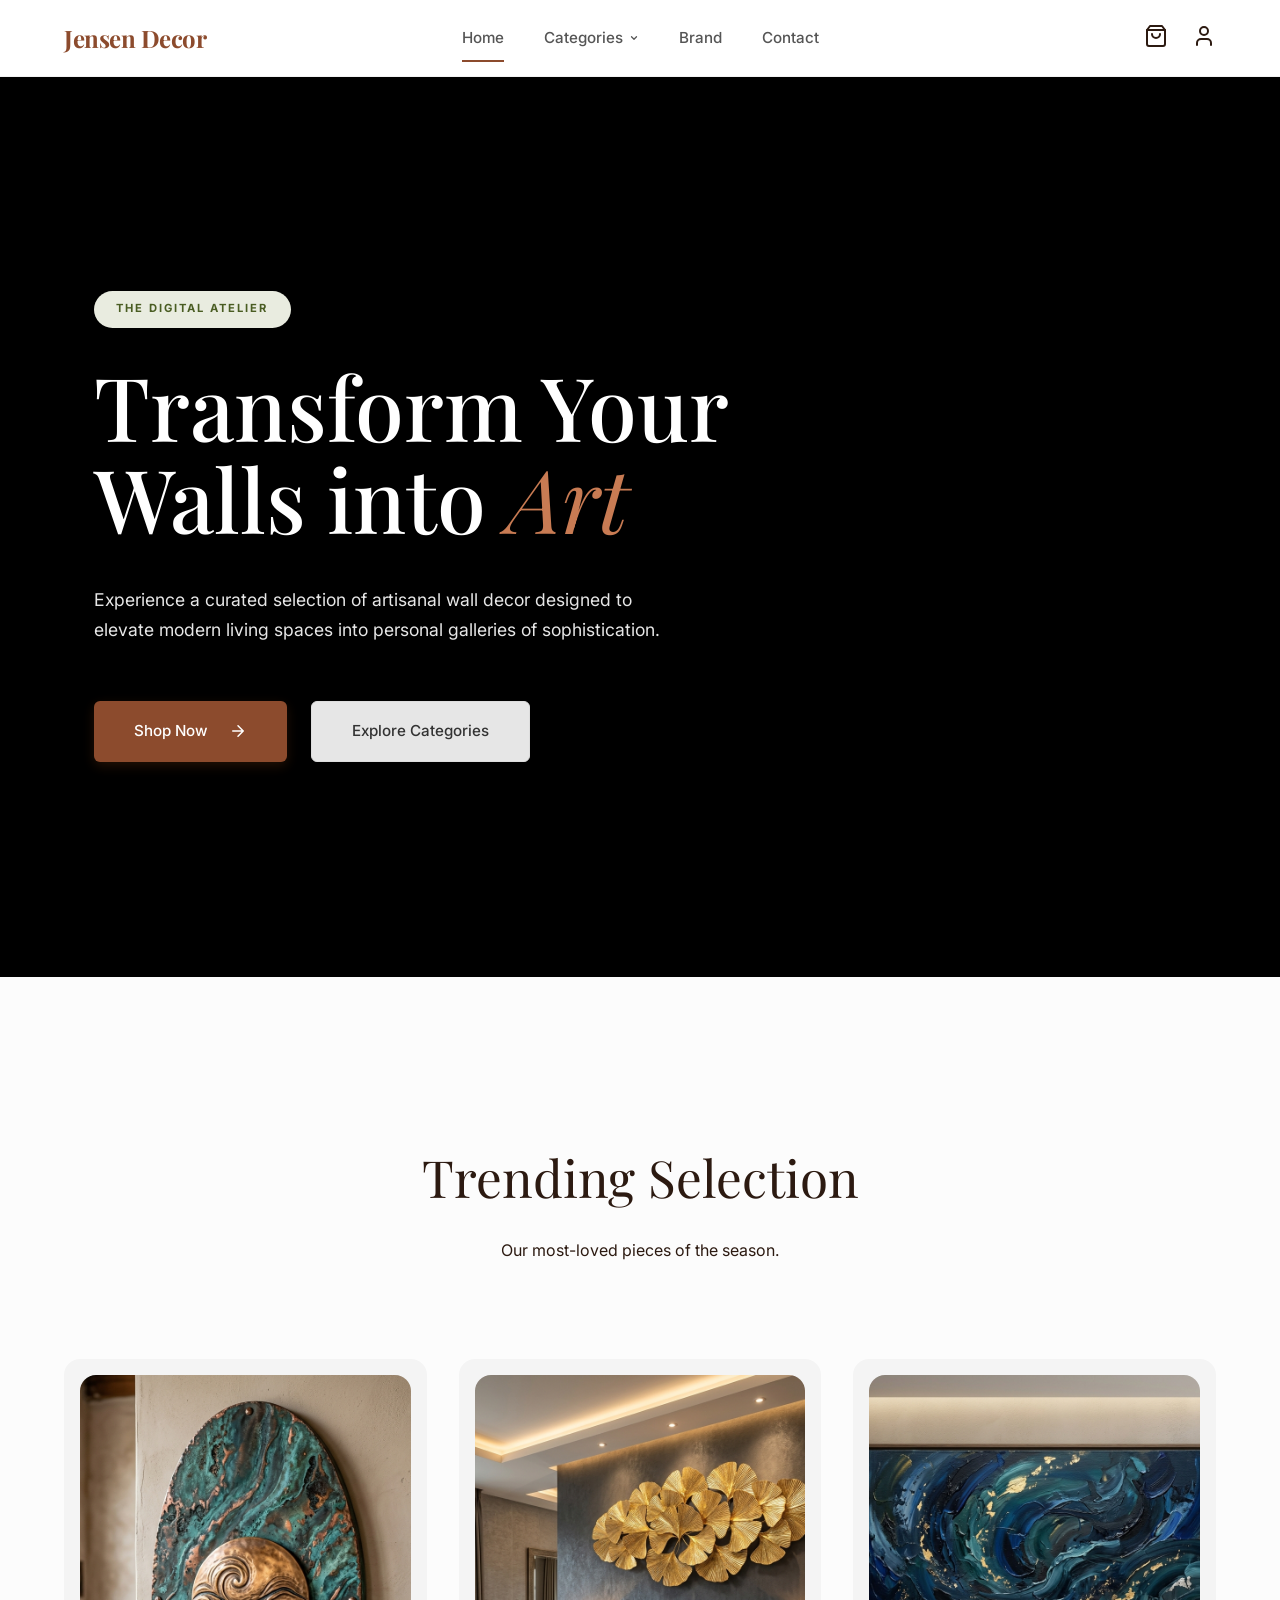
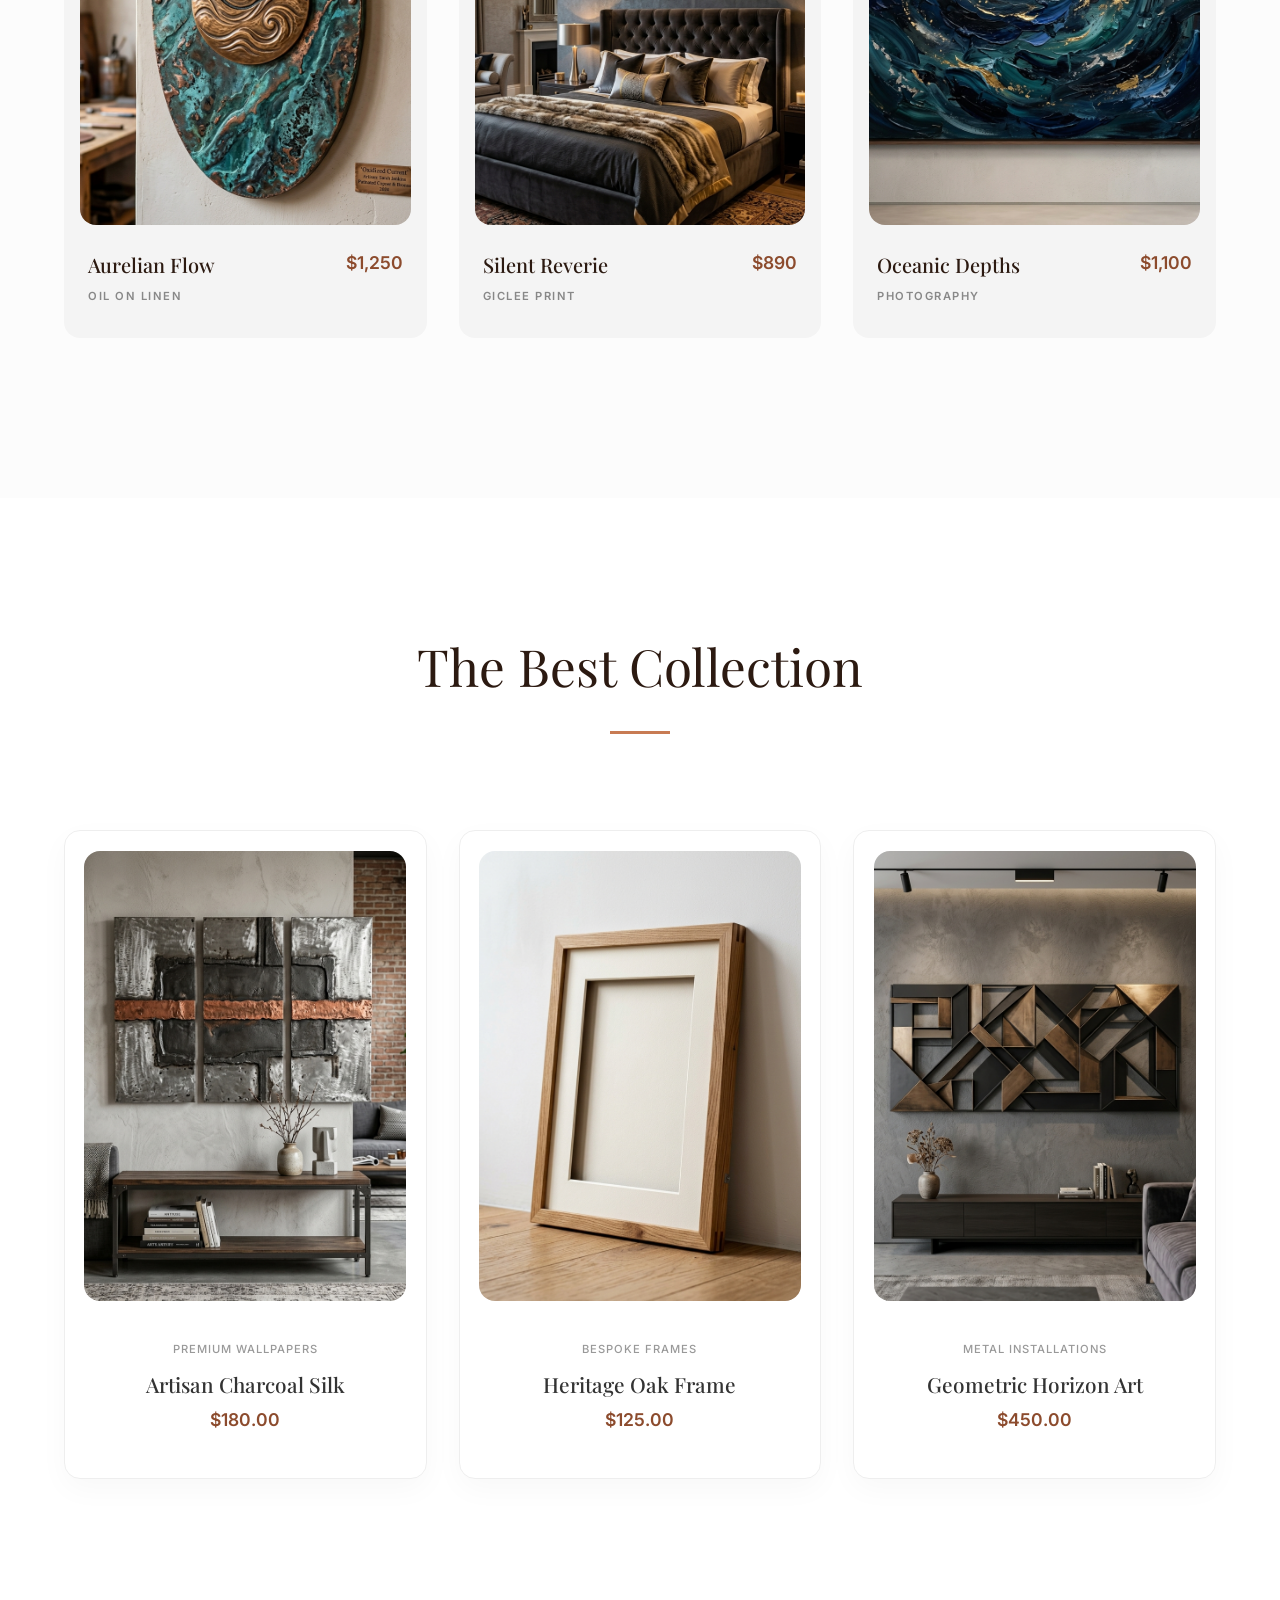
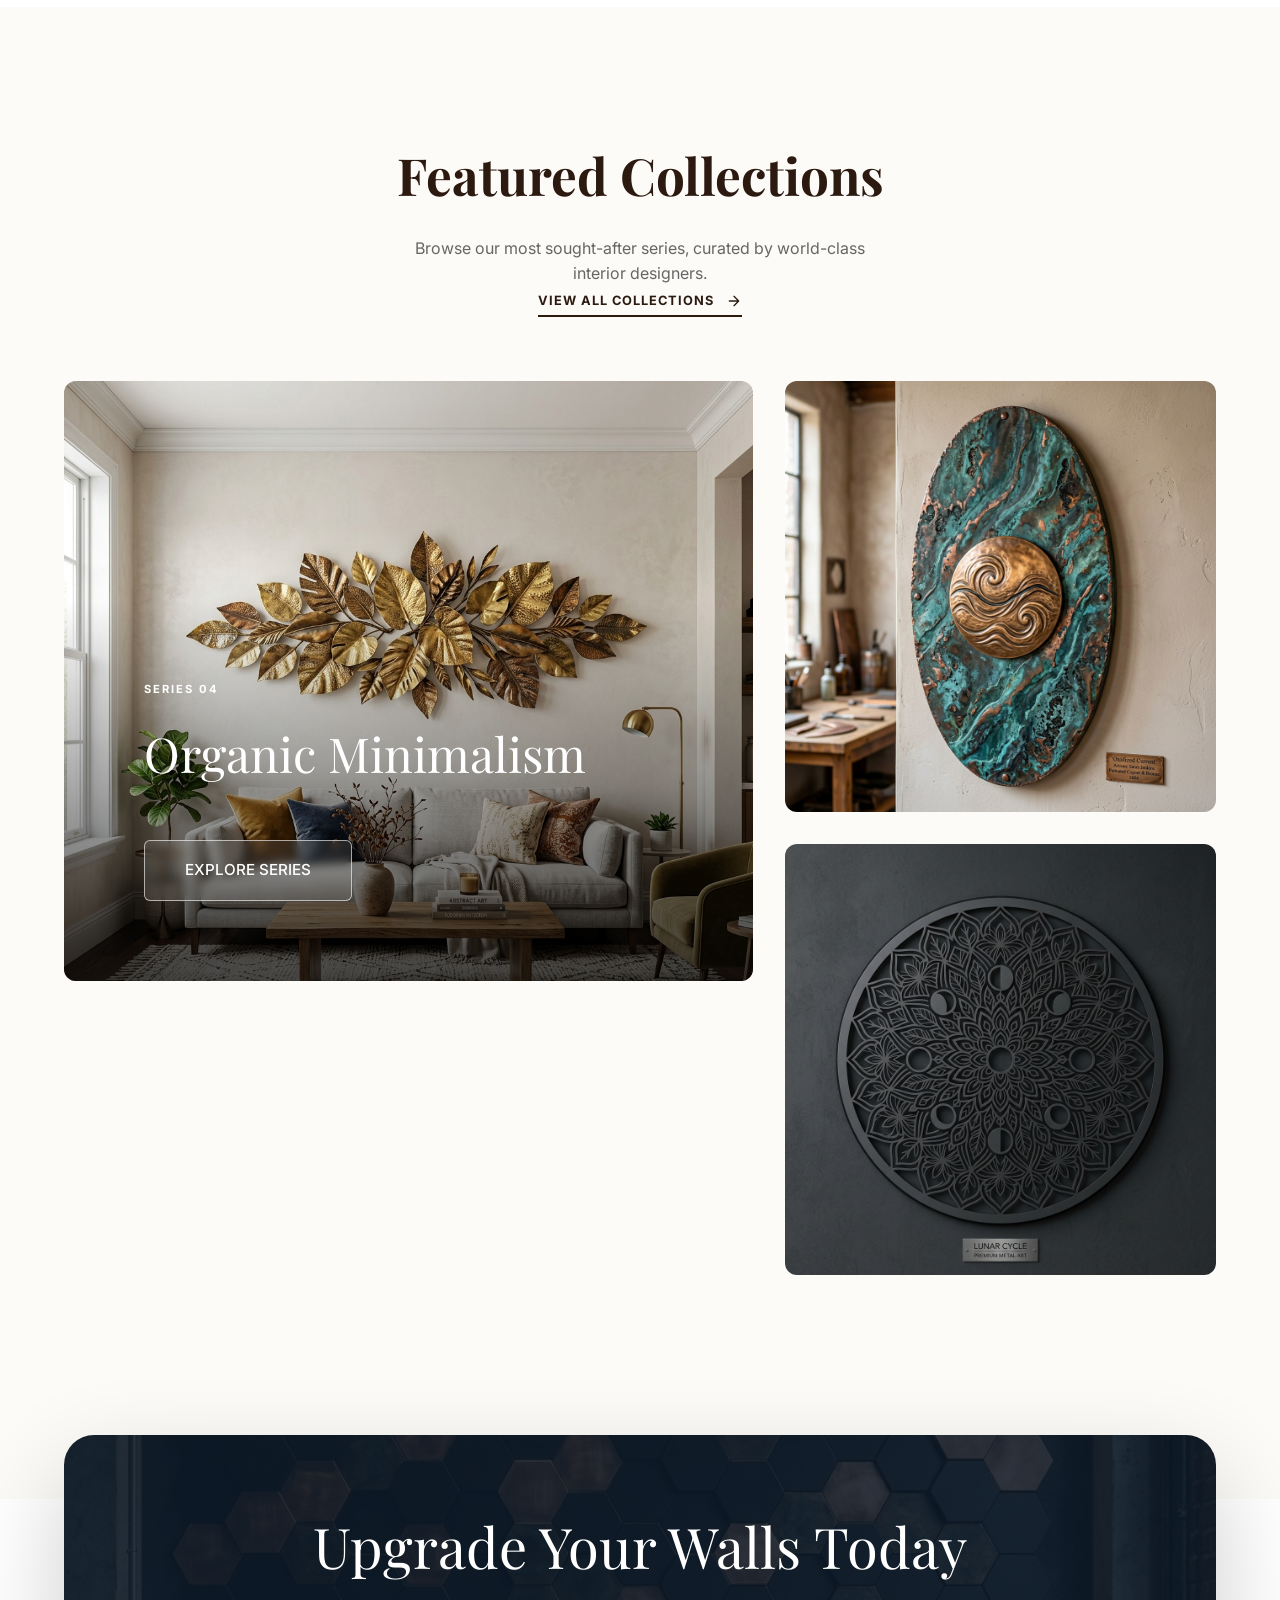
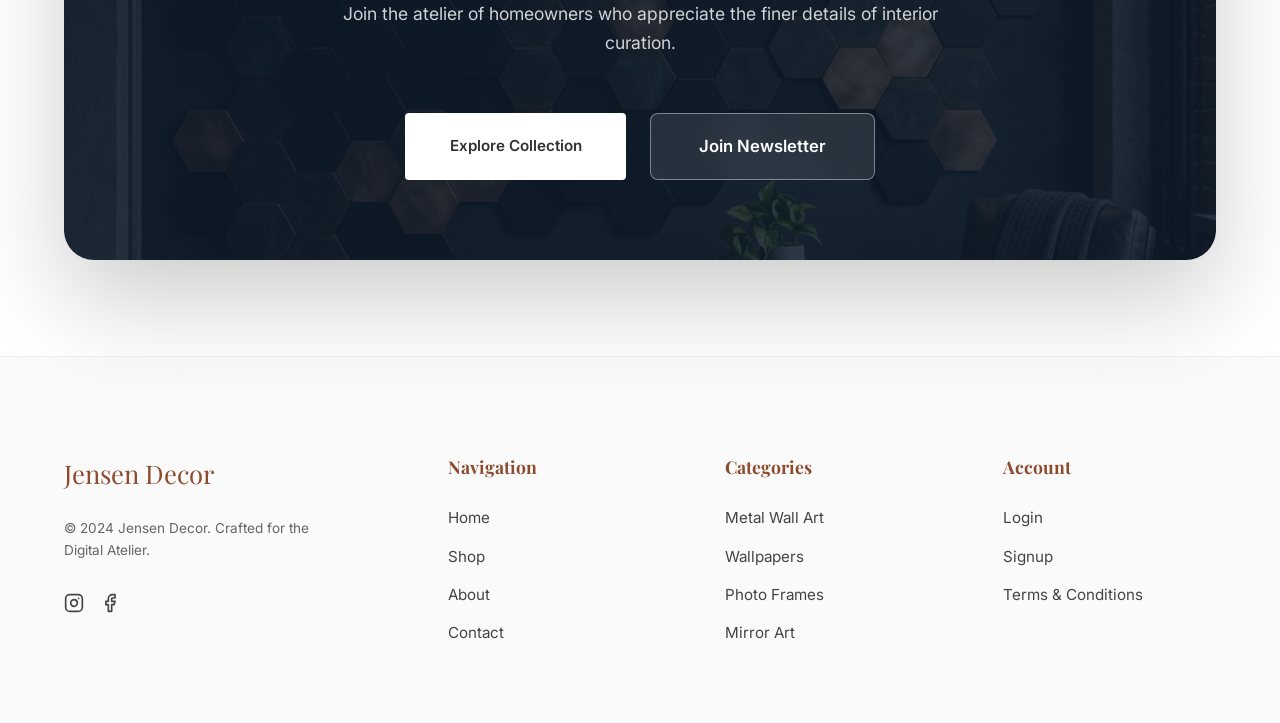
==== commit 8151813f: "Update index.html" ====
--- a/index.html
+++ b/index.html
@@ -1,7 +1,7 @@
 <!DOCTYPE html>
 <html lang="en">
-
 <head>
+    <link rel="shortcut icon" href="images/ChatGPT Image Apr 24, 2026, 04_56_08 AM.png" type="image/x-icon">
     <meta charset="UTF-8">
     <meta name="viewport" content="width=device-width, initial-scale=1.0">
     <title>Jensen Decor | Luxury Artisanal Wall Decor</title>
@@ -20,7 +20,7 @@
     <header id="main-header">
         <div class="container-nav">
             <div class="logo">
-                <a href="index.html">Jensen Decor</a>
+                <a href="index.html"><b>Jensen Decor</b></a>
             </div>
             <nav id="main-nav">
                 <ul class="nav-links">
@@ -223,7 +223,7 @@
                 
                 <div class="featured-grid reveal">
                     <div class="featured-main reveal-stagger-1">
-                        <a href="metal-wall-art.html"><img src="images/bronze_foliage.png" alt="Organic Minimalism" class="main-img"></a>
+                        <a href="metal-wall-art.html"><img src="images/bronze_foliage.png" alt="Organic Minimalism"  class="main-img"></a>
                         <div class="featured-overlay-content">
                             <span class="series-tag">SERIES 04</span>
                             <h3>Organic Minimalism</h3>
